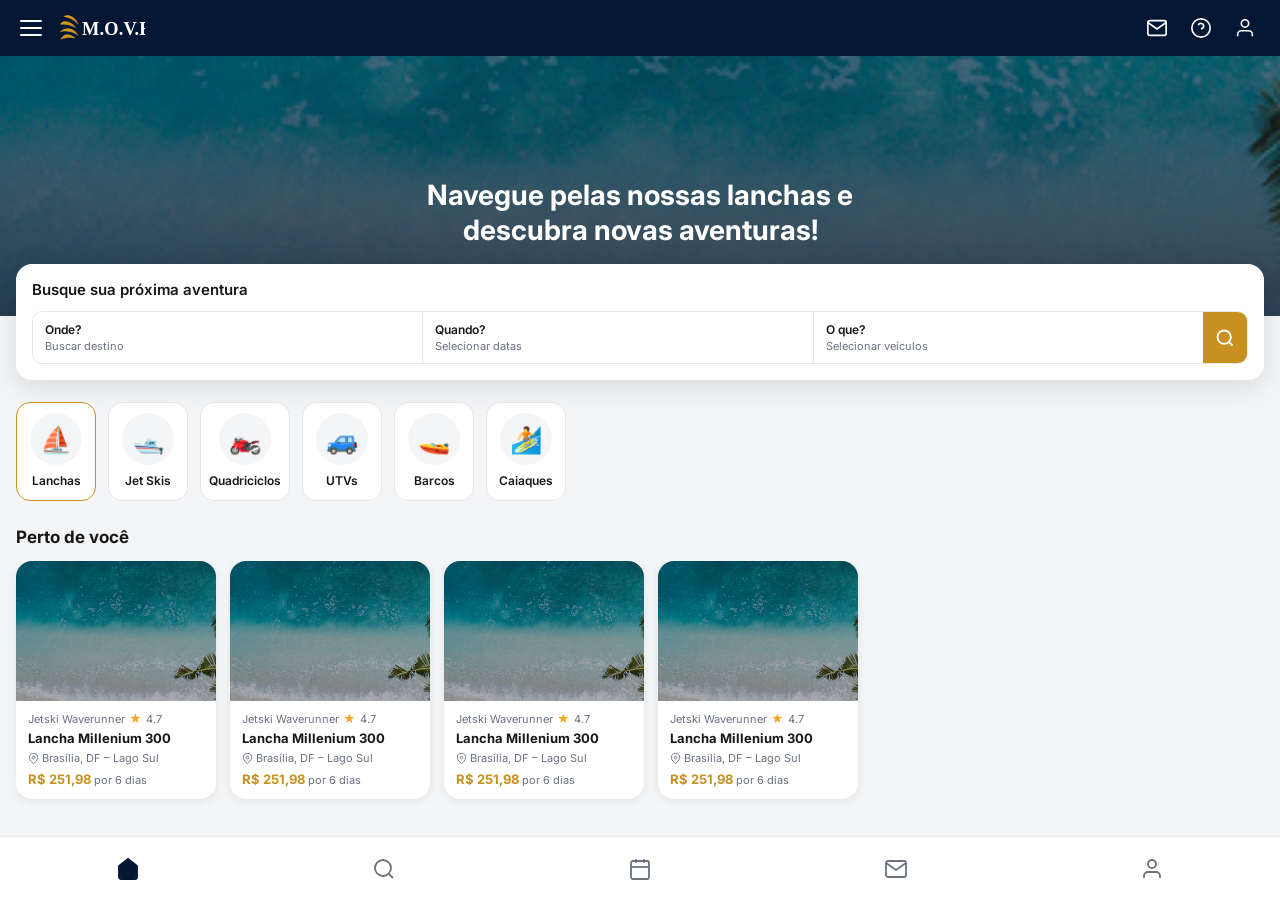
==== home-v2.html @ 222032ff "feat: mobile-first refactor + home-v2 + vercel deploy config" ====
<!doctype html>
<html lang="pt-BR">
<head>
  <meta charset="UTF-8" />
  <meta name="viewport" content="width=device-width, initial-scale=1.0, maximum-scale=1.0" />
  <title>M.O.V.E. — Home</title>
  <link rel="preconnect" href="https://fonts.googleapis.com" />
  <link rel="preconnect" href="https://fonts.gstatic.com" crossorigin />
  <link href="https://fonts.googleapis.com/css2?family=Inter:wght@400;500;600;700&display=swap" rel="stylesheet" />
  <style>
    /* ── Reset & Base ─────────────────────── */
    * { box-sizing: border-box; margin: 0; padding: 0; }

    :root {
      --navy: #031734;
      --navy-90: rgba(3, 23, 52, 0.9);
      --gold: #c8901e;
      --gold-btn: #b87d18;
      --text: #171717;
      --text-muted: #6b7280;
      --border: #e5e7eb;
      --bg: #f4f5f7;
      --white: #fff;
      --radius-card: 16px;
      --bottombar-h: 64px;
    }

    html, body {
      height: 100%;
      font-family: Inter, Arial, sans-serif;
      background: var(--bg);
      color: var(--text);
      overscroll-behavior: none;
    }

    /* ── Page wrapper ─────────────────────── */
    .page {
      display: flex;
      flex-direction: column;
      min-height: 100dvh;
    }

    .scroll-body {
      flex: 1;
      overflow-y: auto;
      padding-bottom: var(--bottombar-h);
    }

    /* ── TopBar ───────────────────────────── */
    .topbar {
      position: sticky;
      top: 0;
      z-index: 30;
      background: var(--navy);
      display: flex;
      align-items: center;
      justify-content: space-between;
      height: 56px;
      padding: 0 16px;
    }

    .topbar-left {
      display: flex;
      align-items: center;
      gap: 14px;
    }

    .burger-btn {
      background: none;
      border: none;
      cursor: pointer;
      display: flex;
      flex-direction: column;
      gap: 5px;
      padding: 4px;
    }

    .burger-btn span {
      display: block;
      width: 22px;
      height: 2px;
      background: #fff;
      border-radius: 2px;
    }

    .topbar-logo {
      height: 28px;
      width: auto;
      display: block;
    }

    .topbar-actions {
      display: flex;
      align-items: center;
      gap: 6px;
    }

    .icon-btn {
      width: 38px;
      height: 38px;
      background: none;
      border: none;
      cursor: pointer;
      display: grid;
      place-items: center;
      border-radius: 50%;
      color: #fff;
    }

    .icon-btn svg {
      width: 22px;
      height: 22px;
      stroke: #fff;
      fill: none;
      stroke-width: 1.8;
    }

    /* ── Hero ─────────────────────────────── */
    .hero {
      position: relative;
      min-height: 260px;
      background: url("assets/login-bg.png") center/cover no-repeat;
      display: flex;
      align-items: flex-end;
      padding-bottom: 68px;
    }

    .hero::after {
      content: "";
      position: absolute;
      inset: 0;
      background: linear-gradient(
        to bottom,
        rgba(3, 23, 52, 0.25) 0%,
        rgba(3, 23, 52, 0.68) 100%
      );
    }

    .hero-text {
      position: relative;
      z-index: 2;
      padding: 0 20px;
      color: #fff;
      font-size: clamp(1.35rem, 6vw, 1.75rem);
      font-weight: 700;
      line-height: 1.25;
      text-align: center;
      width: 100%;
    }

    /* ── Search Card ──────────────────────── */
    .search-wrap {
      padding: 0 16px;
      margin-top: -52px;
      position: relative;
      z-index: 10;
    }

    .search-card {
      background: #fff;
      border-radius: var(--radius-card);
      box-shadow: 0 6px 28px rgba(0, 0, 0, 0.12);
      padding: 16px;
    }

    .search-card-title {
      font-size: 15px;
      font-weight: 600;
      margin-bottom: 12px;
      color: var(--text);
    }

    .search-fields {
      display: flex;
      align-items: stretch;
      gap: 0;
      border: 1.5px solid var(--border);
      border-radius: 10px;
      overflow: hidden;
    }

    .search-field {
      flex: 1;
      padding: 10px 12px;
      cursor: pointer;
      min-width: 0;
    }

    .search-field + .search-field {
      border-left: 1.5px solid var(--border);
    }

    .search-field-label {
      display: block;
      font-size: 12px;
      font-weight: 600;
      color: var(--text);
      white-space: nowrap;
      overflow: hidden;
      text-overflow: ellipsis;
    }

    .search-field-hint {
      display: block;
      font-size: 11px;
      color: var(--text-muted);
      white-space: nowrap;
      overflow: hidden;
      text-overflow: ellipsis;
      margin-top: 2px;
    }

    .search-btn {
      width: 44px;
      min-width: 44px;
      background: var(--gold);
      border: none;
      cursor: pointer;
      display: grid;
      place-items: center;
    }

    .search-btn svg {
      width: 20px;
      height: 20px;
      stroke: #fff;
      fill: none;
      stroke-width: 2.2;
    }

    /* ── Categories ───────────────────────── */
    .section {
      padding: 22px 0 0;
    }

    .section-header {
      padding: 0 16px;
      margin-bottom: 14px;
    }

    .section-title {
      font-size: 17px;
      font-weight: 700;
      color: var(--text);
    }

    .category-scroll {
      display: flex;
      gap: 12px;
      padding: 0 16px 4px;
      overflow-x: auto;
      scrollbar-width: none;
      -webkit-overflow-scrolling: touch;
    }

    .category-scroll::-webkit-scrollbar { display: none; }

    .category-item {
      display: flex;
      flex-direction: column;
      align-items: center;
      gap: 8px;
      cursor: pointer;
      flex-shrink: 0;
      min-width: 80px;
      padding: 10px 8px 12px;
      background: #fff;
      border-radius: 14px;
      border: 1.5px solid var(--border);
      transition: border-color 0.15s;
    }

    .category-item.active,
    .category-item:hover {
      border-color: var(--gold);
    }

    .category-icon {
      width: 52px;
      height: 52px;
      border-radius: 50%;
      background: var(--bg);
      display: grid;
      place-items: center;
      font-size: 26px;
    }

    .category-label {
      font-size: 12px;
      font-weight: 600;
      color: var(--text);
      text-align: center;
    }

    /* ── Nearby cards ─────────────────────── */
    .cards-scroll {
      display: flex;
      gap: 14px;
      padding: 0 16px 16px;
      overflow-x: auto;
      scrollbar-width: none;
      -webkit-overflow-scrolling: touch;
    }

    .cards-scroll::-webkit-scrollbar { display: none; }

    .vehicle-card {
      flex-shrink: 0;
      width: 200px;
      background: #fff;
      border-radius: var(--radius-card);
      overflow: hidden;
      box-shadow: 0 2px 10px rgba(0, 0, 0, 0.08);
      cursor: pointer;
    }

    .vehicle-card-img {
      width: 100%;
      height: 140px;
      object-fit: cover;
      background: url("assets/login-bg.png") center/cover no-repeat;
      display: block;
    }

    .vehicle-card-body {
      padding: 10px 12px 12px;
    }

    .vehicle-card-subtitle {
      font-size: 11px;
      color: var(--text-muted);
      display: flex;
      align-items: center;
      gap: 4px;
      margin-bottom: 4px;
    }

    .star {
      color: #f5a623;
      font-size: 12px;
    }

    .vehicle-card-title {
      font-size: 13px;
      font-weight: 700;
      color: var(--text);
      margin-bottom: 5px;
      line-height: 1.25;
    }

    .vehicle-card-location {
      font-size: 11px;
      color: var(--text-muted);
      display: flex;
      align-items: center;
      gap: 3px;
      margin-bottom: 6px;
    }

    .vehicle-card-price {
      font-size: 13px;
      font-weight: 700;
      color: var(--gold);
    }

    .vehicle-card-price span {
      font-weight: 400;
      color: var(--text-muted);
      font-size: 11px;
    }

    /* ── Bottom Nav ───────────────────────── */
    .bottom-nav {
      position: fixed;
      bottom: 0;
      left: 0;
      right: 0;
      z-index: 30;
      height: var(--bottombar-h);
      background: #fff;
      border-top: 1px solid var(--border);
      display: flex;
      align-items: center;
    }

    .nav-item {
      flex: 1;
      display: flex;
      flex-direction: column;
      align-items: center;
      gap: 4px;
      cursor: pointer;
      padding: 8px 0;
      background: none;
      border: none;
      color: var(--text-muted);
    }

    .nav-item.active {
      color: var(--navy);
    }

    .nav-item svg {
      width: 24px;
      height: 24px;
      stroke: currentColor;
      fill: none;
      stroke-width: 1.8;
    }

    .nav-item.active svg {
      fill: var(--navy);
      stroke: var(--navy);
    }

    .nav-label {
      font-size: 10px;
      font-weight: 500;
    }

    /* ── Drawer (menu lateral) ────────────── */
    .drawer-overlay {
      display: none;
      position: fixed;
      inset: 0;
      z-index: 40;
      background: rgba(0, 0, 0, 0.45);
    }

    .drawer-overlay.open { display: block; }

    .drawer {
      position: fixed;
      top: 0;
      left: 0;
      bottom: 0;
      z-index: 41;
      width: 280px;
      background: var(--navy);
      transform: translateX(-100%);
      transition: transform 0.28s ease;
      display: flex;
      flex-direction: column;
      padding: 56px 20px 24px;
      gap: 4px;
    }

    .drawer.open { transform: translateX(0); }

    .drawer-close {
      position: absolute;
      top: 12px;
      right: 12px;
      background: none;
      border: none;
      cursor: pointer;
      color: #fff;
      font-size: 22px;
      line-height: 1;
      padding: 4px 8px;
    }

    .drawer-logo {
      height: 28px;
      width: auto;
      margin-bottom: 32px;
    }

    .drawer-item {
      display: flex;
      align-items: center;
      gap: 14px;
      color: #d8e6fb;
      font-size: 16px;
      font-weight: 500;
      padding: 12px 10px;
      border-radius: 8px;
      cursor: pointer;
      border: none;
      background: none;
      text-align: left;
      width: 100%;
      text-decoration: none;
    }

    .drawer-item svg {
      width: 20px;
      height: 20px;
      stroke: #d8e6fb;
      fill: none;
      stroke-width: 1.8;
      flex-shrink: 0;
    }

    .drawer-item:hover { background: rgba(255,255,255,0.08); }

    .drawer-item.drawer-logout {
      color: #ef9d9d;
      margin-top: auto;
    }

    .drawer-item.drawer-logout svg { stroke: #ef9d9d; }

    /* ── Section spacing ──────────────────── */
    .section-last { padding-bottom: 8px; }
  </style>
</head>
<body>
<div class="page">

  <!-- ── TopBar ──────────────────────────── -->
  <header class="topbar">
    <div class="topbar-left">
      <button class="burger-btn" id="burger-btn" aria-label="Abrir menu">
        <span></span><span></span><span></span>
      </button>
      <img class="topbar-logo" src="assets/move-logo.svg" alt="M.O.V.E." />
    </div>
    <div class="topbar-actions">
      <button class="icon-btn" aria-label="Mensagens">
        <svg viewBox="0 0 24 24"><path d="M4 4h16c1.1 0 2 .9 2 2v12c0 1.1-.9 2-2 2H4c-1.1 0-2-.9-2-2V6c0-1.1.9-2 2-2z"/><polyline points="22,6 12,13 2,6"/></svg>
      </button>
      <button class="icon-btn" aria-label="Ajuda">
        <svg viewBox="0 0 24 24"><circle cx="12" cy="12" r="10"/><path d="M9.09 9a3 3 0 0 1 5.83 1c0 2-3 3-3 3"/><line x1="12" y1="17" x2="12.01" y2="17"/></svg>
      </button>
      <button class="icon-btn" aria-label="Perfil" onclick="window.location.href='dashboard.html'">
        <svg viewBox="0 0 24 24"><path d="M20 21v-2a4 4 0 0 0-4-4H8a4 4 0 0 0-4 4v2"/><circle cx="12" cy="7" r="4"/></svg>
      </button>
    </div>
  </header>

  <!-- ── Scroll body ─────────────────────── -->
  <main class="scroll-body">

    <!-- Hero -->
    <section class="hero">
      <p class="hero-text">Navegue pelas nossas lanchas e<br />descubra novas aventuras!</p>
    </section>

    <!-- Search Card -->
    <div class="search-wrap">
      <div class="search-card">
        <p class="search-card-title">Busque sua próxima aventura</p>
        <div class="search-fields">
          <div class="search-field">
            <span class="search-field-label">Onde?</span>
            <span class="search-field-hint">Buscar destino</span>
          </div>
          <div class="search-field">
            <span class="search-field-label">Quando?</span>
            <span class="search-field-hint">Selecionar datas</span>
          </div>
          <div class="search-field">
            <span class="search-field-label">O que?</span>
            <span class="search-field-hint">Selecionar veículos</span>
          </div>
          <button class="search-btn" aria-label="Buscar">
            <svg viewBox="0 0 24 24"><circle cx="11" cy="11" r="8"/><line x1="21" y1="21" x2="16.65" y2="16.65"/></svg>
          </button>
        </div>
      </div>
    </div>

    <!-- Categories -->
    <section class="section">
      <div class="category-scroll" role="list">
        <div class="category-item active" role="listitem" aria-label="Lanchas">
          <div class="category-icon">⛵</div>
          <span class="category-label">Lanchas</span>
        </div>
        <div class="category-item" role="listitem" aria-label="Jet Skis">
          <div class="category-icon">🛥️</div>
          <span class="category-label">Jet Skis</span>
        </div>
        <div class="category-item" role="listitem" aria-label="Quadriciclos">
          <div class="category-icon">🏍️</div>
          <span class="category-label">Quadriciclos</span>
        </div>
        <div class="category-item" role="listitem" aria-label="UTVs">
          <div class="category-icon">🚙</div>
          <span class="category-label">UTVs</span>
        </div>
        <div class="category-item" role="listitem" aria-label="Barcos">
          <div class="category-icon">🚤</div>
          <span class="category-label">Barcos</span>
        </div>
        <div class="category-item" role="listitem" aria-label="Caiaques">
          <div class="category-icon">🏄</div>
          <span class="category-label">Caiaques</span>
        </div>
      </div>
    </section>

    <!-- Nearby -->
    <section class="section section-last">
      <div class="section-header">
        <h2 class="section-title">Perto de você</h2>
      </div>
      <div class="cards-scroll">

        <article class="vehicle-card">
          <div class="vehicle-card-img" role="img" aria-label="Lancha Millenium 300"></div>
          <div class="vehicle-card-body">
            <p class="vehicle-card-subtitle">Jetski Waverunner <span class="star">★</span> 4.7</p>
            <p class="vehicle-card-title">Lancha Millenium 300</p>
            <p class="vehicle-card-location">
              <svg width="11" height="11" viewBox="0 0 24 24" fill="none" stroke="currentColor" stroke-width="2"><path d="M21 10c0 7-9 13-9 13S3 17 3 10a9 9 0 0 1 18 0z"/><circle cx="12" cy="10" r="3"/></svg>
              Brasília, DF – Lago Sul
            </p>
            <p class="vehicle-card-price">R$ 251,98 <span>por 6 dias</span></p>
          </div>
        </article>

        <article class="vehicle-card">
          <div class="vehicle-card-img" role="img" aria-label="Lancha Millenium 300"></div>
          <div class="vehicle-card-body">
            <p class="vehicle-card-subtitle">Jetski Waverunner <span class="star">★</span> 4.7</p>
            <p class="vehicle-card-title">Lancha Millenium 300</p>
            <p class="vehicle-card-location">
              <svg width="11" height="11" viewBox="0 0 24 24" fill="none" stroke="currentColor" stroke-width="2"><path d="M21 10c0 7-9 13-9 13S3 17 3 10a9 9 0 0 1 18 0z"/><circle cx="12" cy="10" r="3"/></svg>
              Brasília, DF – Lago Sul
            </p>
            <p class="vehicle-card-price">R$ 251,98 <span>por 6 dias</span></p>
          </div>
        </article>

        <article class="vehicle-card">
          <div class="vehicle-card-img" role="img" aria-label="Lancha Millenium 300"></div>
          <div class="vehicle-card-body">
            <p class="vehicle-card-subtitle">Jetski Waverunner <span class="star">★</span> 4.7</p>
            <p class="vehicle-card-title">Lancha Millenium 300</p>
            <p class="vehicle-card-location">
              <svg width="11" height="11" viewBox="0 0 24 24" fill="none" stroke="currentColor" stroke-width="2"><path d="M21 10c0 7-9 13-9 13S3 17 3 10a9 9 0 0 1 18 0z"/><circle cx="12" cy="10" r="3"/></svg>
              Brasília, DF – Lago Sul
            </p>
            <p class="vehicle-card-price">R$ 251,98 <span>por 6 dias</span></p>
          </div>
        </article>

        <article class="vehicle-card">
          <div class="vehicle-card-img" role="img" aria-label="Lancha Millenium 300"></div>
          <div class="vehicle-card-body">
            <p class="vehicle-card-subtitle">Jetski Waverunner <span class="star">★</span> 4.7</p>
            <p class="vehicle-card-title">Lancha Millenium 300</p>
            <p class="vehicle-card-location">
              <svg width="11" height="11" viewBox="0 0 24 24" fill="none" stroke="currentColor" stroke-width="2"><path d="M21 10c0 7-9 13-9 13S3 17 3 10a9 9 0 0 1 18 0z"/><circle cx="12" cy="10" r="3"/></svg>
              Brasília, DF – Lago Sul
            </p>
            <p class="vehicle-card-price">R$ 251,98 <span>por 6 dias</span></p>
          </div>
        </article>

      </div>
    </section>

  </main>

  <!-- ── Bottom Nav ───────────────────────── -->
  <nav class="bottom-nav" aria-label="Navegação principal">
    <button class="nav-item active" aria-label="Início" aria-current="page">
      <svg viewBox="0 0 24 24"><path d="M3 9l9-7 9 7v11a2 2 0 0 1-2 2H5a2 2 0 0 1-2-2z"/><polyline points="9 22 9 12 15 12 15 22"/></svg>
    </button>
    <button class="nav-item" aria-label="Buscar">
      <svg viewBox="0 0 24 24"><circle cx="11" cy="11" r="8"/><line x1="21" y1="21" x2="16.65" y2="16.65"/></svg>
    </button>
    <button class="nav-item" aria-label="Reservas">
      <svg viewBox="0 0 24 24"><rect x="3" y="4" width="18" height="18" rx="2" ry="2"/><line x1="16" y1="2" x2="16" y2="6"/><line x1="8" y1="2" x2="8" y2="6"/><line x1="3" y1="10" x2="21" y2="10"/></svg>
    </button>
    <button class="nav-item" aria-label="Mensagens">
      <svg viewBox="0 0 24 24"><path d="M4 4h16c1.1 0 2 .9 2 2v12c0 1.1-.9 2-2 2H4c-1.1 0-2-.9-2-2V6c0-1.1.9-2 2-2z"/><polyline points="22,6 12,13 2,6"/></svg>
    </button>
    <button class="nav-item" aria-label="Perfil" onclick="window.location.href='dashboard.html'">
      <svg viewBox="0 0 24 24"><path d="M20 21v-2a4 4 0 0 0-4-4H8a4 4 0 0 0-4 4v2"/><circle cx="12" cy="7" r="4"/></svg>
    </button>
  </nav>

</div>

<!-- ── Drawer ───────────────────────────── -->
<div class="drawer-overlay" id="drawer-overlay"></div>
<aside class="drawer" id="drawer" aria-label="Menu lateral">
  <button class="drawer-close" id="drawer-close" aria-label="Fechar menu">✕</button>
  <img class="drawer-logo" src="assets/move-logo.svg" alt="M.O.V.E." />

  <a class="drawer-item" href="home-v2.html">
    <svg viewBox="0 0 24 24"><path d="M3 9l9-7 9 7v11a2 2 0 0 1-2 2H5a2 2 0 0 1-2-2z"/><polyline points="9 22 9 12 15 12 15 22"/></svg>
    Início
  </a>
  <button class="drawer-item">
    <svg viewBox="0 0 24 24"><circle cx="11" cy="11" r="8"/><line x1="21" y1="21" x2="16.65" y2="16.65"/></svg>
    Buscar
  </button>
  <button class="drawer-item">
    <svg viewBox="0 0 24 24"><rect x="3" y="4" width="18" height="18" rx="2" ry="2"/><line x1="16" y1="2" x2="16" y2="6"/><line x1="8" y1="2" x2="8" y2="6"/><line x1="3" y1="10" x2="21" y2="10"/></svg>
    Reservas
  </button>
  <button class="drawer-item">
    <svg viewBox="0 0 24 24"><path d="M4 4h16c1.1 0 2 .9 2 2v12c0 1.1-.9 2-2 2H4c-1.1 0-2-.9-2-2V6c0-1.1.9-2 2-2z"/><polyline points="22,6 12,13 2,6"/></svg>
    Mensagens
  </button>
  <a class="drawer-item" href="dashboard.html">
    <svg viewBox="0 0 24 24"><path d="M20 21v-2a4 4 0 0 0-4-4H8a4 4 0 0 0-4 4v2"/><circle cx="12" cy="7" r="4"/></svg>
    Perfil
  </a>
  <a class="drawer-item" href="landing.html">
    <svg viewBox="0 0 24 24"><path d="M12 2L2 7l10 5 10-5-10-5z"/><path d="M2 17l10 5 10-5"/><path d="M2 12l10 5 10-5"/></svg>
    Landing B2C
  </a>
  <a class="drawer-item" href="landing-b2b.html">
    <svg viewBox="0 0 24 24"><rect x="2" y="7" width="20" height="14" rx="2"/><path d="M16 7V5a2 2 0 0 0-2-2h-4a2 2 0 0 0-2 2v2"/></svg>
    Landing B2B
  </a>
  <a class="drawer-item" href="login.html">
    <svg viewBox="0 0 24 24"><path d="M15 3h4a2 2 0 0 1 2 2v14a2 2 0 0 1-2 2h-4"/><polyline points="10 17 15 12 10 7"/><line x1="15" y1="12" x2="3" y2="12"/></svg>
    Login / Cadastro
  </a>
  <button class="drawer-item drawer-logout" id="drawer-logout">
    <svg viewBox="0 0 24 24"><path d="M9 21H5a2 2 0 0 1-2-2V5a2 2 0 0 1 2-2h4"/><polyline points="16 17 21 12 16 7"/><line x1="21" y1="12" x2="9" y2="12"/></svg>
    Sair da conta
  </button>
</aside>

<script>
  // ── Drawer ──────────────────────────────
  const burger = document.getElementById('burger-btn');
  const drawer = document.getElementById('drawer');
  const overlay = document.getElementById('drawer-overlay');
  const closeBtn = document.getElementById('drawer-close');

  const openDrawer = () => {
    drawer.classList.add('open');
    overlay.classList.add('open');
    document.body.style.overflow = 'hidden';
  };

  const closeDrawer = () => {
    drawer.classList.remove('open');
    overlay.classList.remove('open');
    document.body.style.overflow = '';
  };

  burger.addEventListener('click', openDrawer);
  closeBtn.addEventListener('click', closeDrawer);
  overlay.addEventListener('click', closeDrawer);

  // ── Category active state ────────────────
  document.querySelectorAll('.category-item').forEach(item => {
    item.addEventListener('click', () => {
      document.querySelectorAll('.category-item').forEach(i => i.classList.remove('active'));
      item.classList.add('active');
    });
  });

  // ── Bottom nav active state ──────────────
  document.querySelectorAll('.nav-item').forEach(item => {
    item.addEventListener('click', () => {
      document.querySelectorAll('.nav-item').forEach(i => i.classList.remove('active'));
      item.classList.add('active');
    });
  });

  // ── Logout ───────────────────────────────
  document.getElementById('drawer-logout').addEventListener('click', () => {
    localStorage.removeItem('move_user');
    window.location.href = 'login.html';
  });
</script>
</body>
</html>
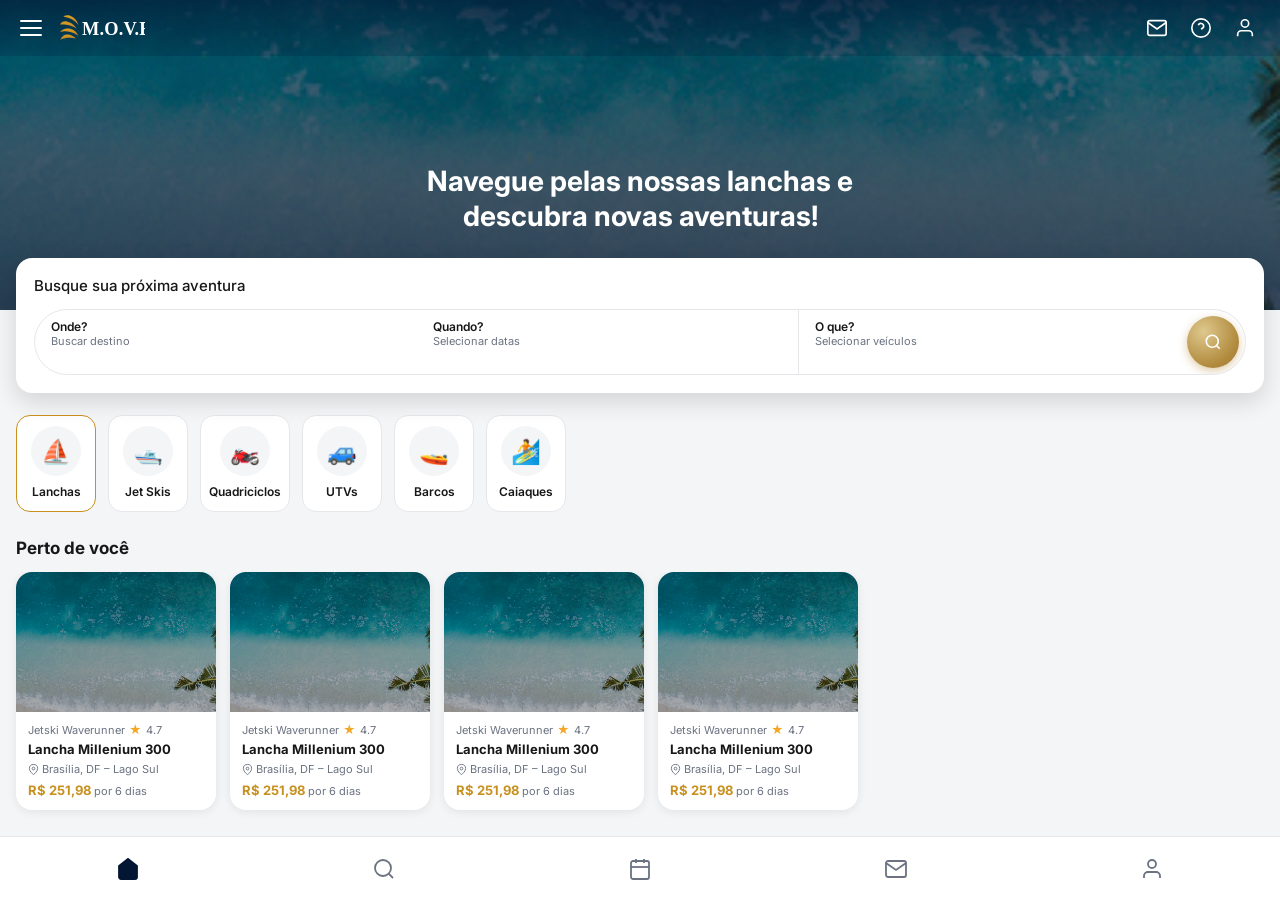
==== commit 5f084a74: "fluxo de pagamentos" ====
--- a/home-v2.html
+++ b/home-v2.html
@@ -48,10 +48,12 @@
 
     /* ── TopBar ───────────────────────────── */
     .topbar {
-      position: sticky;
+      position: fixed;
       top: 0;
+      left: 0;
+      right: 0;
       z-index: 30;
-      background: var(--navy);
+      background: linear-gradient(to bottom, rgba(3, 23, 52, 0.66), rgba(3, 23, 52, 0.2));
       display: flex;
       align-items: center;
       justify-content: space-between;
@@ -118,11 +120,11 @@
     /* ── Hero ─────────────────────────────── */
     .hero {
       position: relative;
-      min-height: 260px;
+      min-height: 310px;
       background: url("assets/login-bg.png") center/cover no-repeat;
       display: flex;
       align-items: flex-end;
-      padding-bottom: 68px;
+      padding-bottom: 76px;
     }
 
     .hero::after {
@@ -159,31 +161,29 @@
     .search-card {
       background: #fff;
       border-radius: var(--radius-card);
-      box-shadow: 0 6px 28px rgba(0, 0, 0, 0.12);
-      padding: 16px;
+      box-shadow: 0 8px 24px rgba(0, 0, 0, 0.14);
+      padding: 18px;
     }
 
     .search-card-title {
       font-size: 15px;
-      font-weight: 600;
-      margin-bottom: 12px;
+      font-weight: 500;
+      margin-bottom: 14px;
       color: var(--text);
     }
 
     .search-fields {
       display: flex;
       align-items: stretch;
-      gap: 0;
       border: 1.5px solid var(--border);
-      border-radius: 10px;
+      border-radius: 999px;
       overflow: hidden;
     }
 
     .search-field {
       flex: 1;
-      padding: 10px 12px;
-      cursor: pointer;
       min-width: 0;
+      padding: 10px 16px;
     }
 
     .search-field + .search-field {
@@ -195,34 +195,49 @@
       font-size: 12px;
       font-weight: 600;
       color: var(--text);
-      white-space: nowrap;
-      overflow: hidden;
-      text-overflow: ellipsis;
-    }
-
-    .search-field-hint {
+      line-height: 1.1;
+    }
+
+    .search-field-input {
       display: block;
+      width: 100%;
+      border: 0;
+      outline: none;
+      background: transparent;
       font-size: 11px;
       color: var(--text-muted);
-      white-space: nowrap;
-      overflow: hidden;
-      text-overflow: ellipsis;
       margin-top: 2px;
+      line-height: 1.1;
+      padding: 0;
+      appearance: none;
+      -webkit-appearance: none;
+      font-family: inherit;
+    }
+
+    .search-field-input::placeholder { color: var(--text-muted); }
+
+    .search-row {
+      display: contents;
     }
 
     .search-btn {
-      width: 44px;
-      min-width: 44px;
-      background: var(--gold);
+      width: 52px;
+      min-width: 52px;
+      height: 52px;
+      margin: 6px;
+      border-radius: 50%;
+      background: radial-gradient(circle at 32% 30%, #dec88d 0%, #b18a3d 68%, #9a7834 100%);
       border: none;
       cursor: pointer;
       display: grid;
-      place-items: center;
+      align-items: center;
+      justify-content: center;
+      box-shadow: 0 3px 10px rgba(183, 140, 58, 0.45);
     }
 
     .search-btn svg {
-      width: 20px;
-      height: 20px;
+      width: 18px;
+      height: 18px;
       stroke: #fff;
       fill: none;
       stroke-width: 2.2;
@@ -276,13 +291,13 @@
     }
 
     .category-icon {
-      width: 52px;
-      height: 52px;
+      width: 50px;
+      height: 50px;
       border-radius: 50%;
       background: var(--bg);
       display: grid;
       place-items: center;
-      font-size: 26px;
+      font-size: 24px;
     }
 
     .category-label {
@@ -541,23 +556,31 @@
     <div class="search-wrap">
       <div class="search-card">
         <p class="search-card-title">Busque sua próxima aventura</p>
-        <div class="search-fields">
+        <form class="search-fields" id="reservation-search-form">
           <div class="search-field">
-            <span class="search-field-label">Onde?</span>
-            <span class="search-field-hint">Buscar destino</span>
+            <label class="search-field-label" for="where-input">Onde?</label>
+            <input id="where-input" name="where" class="search-field-input" type="text" placeholder="Buscar destino" />
           </div>
-          <div class="search-field">
-            <span class="search-field-label">Quando?</span>
-            <span class="search-field-hint">Selecionar datas</span>
+          <div class="search-row">
+            <div class="search-field">
+              <label class="search-field-label" for="when-input">Quando?</label>
+              <input id="when-input" name="when" class="search-field-input" type="text" placeholder="Selecionar datas" />
+            </div>
+            <div class="search-field">
+              <label class="search-field-label" for="what-input">O que?</label>
+              <select id="what-input" name="what" class="search-field-input">
+                <option value="">Selecionar veículos</option>
+                <option>Lanchas</option>
+                <option>Jet Skis</option>
+                <option>Quadriciclos</option>
+                <option>UTVs</option>
+              </select>
+            </div>
           </div>
-          <div class="search-field">
-            <span class="search-field-label">O que?</span>
-            <span class="search-field-hint">Selecionar veículos</span>
-          </div>
-          <button class="search-btn" aria-label="Buscar">
+          <button class="search-btn" type="submit" aria-label="Buscar">
             <svg viewBox="0 0 24 24"><circle cx="11" cy="11" r="8"/><line x1="21" y1="21" x2="16.65" y2="16.65"/></svg>
           </button>
-        </div>
+        </form>
       </div>
     </div>
 
@@ -764,6 +787,23 @@
     localStorage.removeItem('move_user');
     window.location.href = 'login.html';
   });
+
+  // ── Start reservation flow from search ──
+  const searchForm = document.getElementById('reservation-search-form');
+  searchForm.addEventListener('submit', (event) => {
+    event.preventDefault();
+    const where = document.getElementById('where-input').value.trim();
+    const when = document.getElementById('when-input').value.trim();
+    const what = document.getElementById('what-input').value.trim();
+
+    const query = new URLSearchParams({
+      where,
+      when,
+      what
+    });
+
+    window.location.href = `booking-confirm.html?${query.toString()}`;
+  });
 </script>
 </body>
 </html>
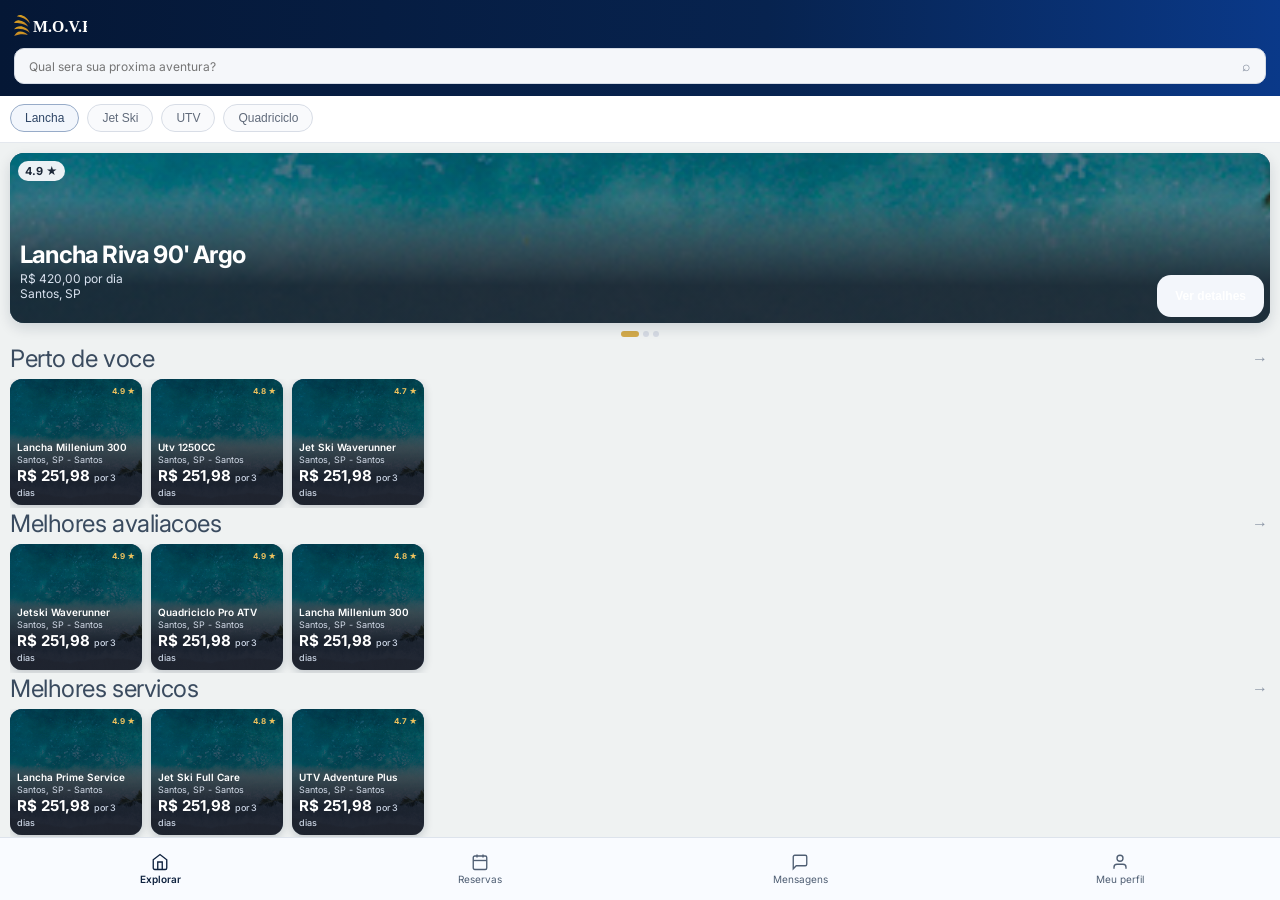
==== commit ec1fad88: "feat(home): implementa novo fluxo de busca e resultados mobile" ====
--- a/home-v2.html
+++ b/home-v2.html
@@ -1,809 +1,1223 @@
-<!doctype html>
+﻿<!doctype html>
 <html lang="pt-BR">
 <head>
   <meta charset="UTF-8" />
   <meta name="viewport" content="width=device-width, initial-scale=1.0, maximum-scale=1.0" />
-  <title>M.O.V.E. — Home</title>
+  <title>MOVE - Home</title>
   <link rel="preconnect" href="https://fonts.googleapis.com" />
   <link rel="preconnect" href="https://fonts.gstatic.com" crossorigin />
   <link href="https://fonts.googleapis.com/css2?family=Inter:wght@400;500;600;700&display=swap" rel="stylesheet" />
   <style>
-    /* ── Reset & Base ─────────────────────── */
-    * { box-sizing: border-box; margin: 0; padding: 0; }
+    * { box-sizing: border-box; }
 
     :root {
-      --navy: #031734;
-      --navy-90: rgba(3, 23, 52, 0.9);
-      --gold: #c8901e;
-      --gold-btn: #b87d18;
-      --text: #171717;
-      --text-muted: #6b7280;
-      --border: #e5e7eb;
-      --bg: #f4f5f7;
+      --bg: #eff2f2;
       --white: #fff;
-      --radius-card: 16px;
-      --bottombar-h: 64px;
-    }
-
-    html, body {
-      height: 100%;
+      --text: #162235;
+      --muted: #6f7787;
+      --chip-border: #d8dde6;
+      --navy: #031735;
+      --blue-btn: #16385f;
+      --gold: #d3aa4a;
+      --card-shadow: 0 5px 14px rgba(9, 27, 52, 0.14);
+      --bottom-h: 62px;
+      --fs-xs: clamp(8px, 2.3vw, 10px);
+      --fs-sm: clamp(10px, 2.8vw, 12px);
+      --fs-md: clamp(12px, 3.4vw, 15px);
+      --fs-lg: clamp(15px, 4.2vw, 18px);
+      --fs-xl: clamp(18px, 5.4vw, 24px);
+      --fs-xxl: clamp(20px, 6.6vw, 30px);
+    }
+
+    html,
+    body {
+      margin: 0;
+      min-height: 100%;
       font-family: Inter, Arial, sans-serif;
+      color: var(--text);
       background: var(--bg);
-      color: var(--text);
-      overscroll-behavior: none;
-    }
-
-    /* ── Page wrapper ─────────────────────── */
-    .page {
-      display: flex;
-      flex-direction: column;
+    }
+
+    .app {
       min-height: 100dvh;
-    }
-
-    .scroll-body {
-      flex: 1;
-      overflow-y: auto;
-      padding-bottom: var(--bottombar-h);
-    }
-
-    /* ── TopBar ───────────────────────────── */
-    .topbar {
-      position: fixed;
+      padding-bottom: var(--bottom-h);
+    }
+
+    .top {
+      background: linear-gradient(90deg, #051735 0%, #07234f 60%, #0a3989 100%);
+      padding: 14px 14px 12px;
+      position: sticky;
       top: 0;
-      left: 0;
-      right: 0;
-      z-index: 30;
-      background: linear-gradient(to bottom, rgba(3, 23, 52, 0.66), rgba(3, 23, 52, 0.2));
-      display: flex;
-      align-items: center;
-      justify-content: space-between;
-      height: 56px;
-      padding: 0 16px;
-    }
-
-    .topbar-left {
-      display: flex;
-      align-items: center;
-      gap: 14px;
-    }
-
-    .burger-btn {
-      background: none;
-      border: none;
-      cursor: pointer;
-      display: flex;
-      flex-direction: column;
-      gap: 5px;
-      padding: 4px;
-    }
-
-    .burger-btn span {
-      display: block;
-      width: 22px;
-      height: 2px;
-      background: #fff;
-      border-radius: 2px;
-    }
-
-    .topbar-logo {
-      height: 28px;
+      z-index: 20;
+    }
+
+    .logo {
+      height: 24px;
       width: auto;
       display: block;
-    }
-
-    .topbar-actions {
-      display: flex;
-      align-items: center;
-      gap: 6px;
-    }
-
-    .icon-btn {
-      width: 38px;
-      height: 38px;
-      background: none;
-      border: none;
-      cursor: pointer;
-      display: grid;
-      place-items: center;
-      border-radius: 50%;
-      color: #fff;
-    }
-
-    .icon-btn svg {
-      width: 22px;
-      height: 22px;
-      stroke: #fff;
-      fill: none;
-      stroke-width: 1.8;
-    }
-
-    /* ── Hero ─────────────────────────────── */
-    .hero {
+      margin-bottom: 10px;
+    }
+
+    .search {
       position: relative;
-      min-height: 310px;
-      background: url("assets/login-bg.png") center/cover no-repeat;
-      display: flex;
-      align-items: flex-end;
-      padding-bottom: 76px;
-    }
-
-    .hero::after {
-      content: "";
-      position: absolute;
-      inset: 0;
-      background: linear-gradient(
-        to bottom,
-        rgba(3, 23, 52, 0.25) 0%,
-        rgba(3, 23, 52, 0.68) 100%
-      );
-    }
-
-    .hero-text {
-      position: relative;
-      z-index: 2;
-      padding: 0 20px;
-      color: #fff;
-      font-size: clamp(1.35rem, 6vw, 1.75rem);
-      font-weight: 700;
-      line-height: 1.25;
-      text-align: center;
-      width: 100%;
-    }
-
-    /* ── Search Card ──────────────────────── */
-    .search-wrap {
-      padding: 0 16px;
-      margin-top: -52px;
-      position: relative;
-      z-index: 10;
-    }
-
-    .search-card {
-      background: #fff;
-      border-radius: var(--radius-card);
-      box-shadow: 0 8px 24px rgba(0, 0, 0, 0.14);
-      padding: 18px;
-    }
-
-    .search-card-title {
-      font-size: 15px;
-      font-weight: 500;
-      margin-bottom: 14px;
-      color: var(--text);
-    }
-
-    .search-fields {
-      display: flex;
-      align-items: stretch;
-      border: 1.5px solid var(--border);
-      border-radius: 999px;
-      overflow: hidden;
-    }
-
-    .search-field {
-      flex: 1;
-      min-width: 0;
-      padding: 10px 16px;
-    }
-
-    .search-field + .search-field {
-      border-left: 1.5px solid var(--border);
-    }
-
-    .search-field-label {
-      display: block;
-      font-size: 12px;
-      font-weight: 600;
-      color: var(--text);
-      line-height: 1.1;
-    }
-
-    .search-field-input {
-      display: block;
+      background: #f5f7fa;
+      border: 1px solid #d5dbe5;
+      border-radius: 10px;
+      min-height: 36px;
+      display: flex;
+      align-items: center;
+      padding: 0 34px 0 12px;
+    }
+
+    .search input {
       width: 100%;
       border: 0;
       outline: none;
       background: transparent;
-      font-size: 11px;
-      color: var(--text-muted);
-      margin-top: 2px;
-      line-height: 1.1;
+      color: #6d7483;
+      font-size: var(--fs-sm);
+      font-family: inherit;
+    }
+
+    .search button {
+      position: absolute;
+      right: 8px;
+      width: 22px;
+      height: 22px;
+      border: 0;
+      background: transparent;
+      color: #7b8596;
+      font-size: 14px;
+      cursor: pointer;
       padding: 0;
-      appearance: none;
-      -webkit-appearance: none;
+      line-height: 1;
+    }
+
+    .search-mode {
+      display: none;
+      background: #eceeef;
+      min-height: calc(100dvh - var(--bottom-h));
+      padding: 8px 8px 80px;
+    }
+
+    .search-mode.open {
+      display: block;
+    }
+
+    .search-accordion {
+      display: grid;
+      gap: 8px;
+    }
+
+    .search-back-row {
+      display: flex;
+      align-items: center;
+      margin-bottom: 8px;
+    }
+
+    .search-back-btn {
+      border: 0;
+      background: transparent;
+      color: #2f4058;
+      font-size: 20px;
+      line-height: 1;
+      width: 28px;
+      height: 28px;
+      padding: 0;
+      cursor: pointer;
+    }
+
+    .search-block {
+      background: #f2f3f4;
+      border: 1px solid #d6dbe3;
+      border-radius: 15px;
+      box-shadow: 0 2px 8px rgba(12, 22, 38, 0.1);
+      overflow: hidden;
+    }
+
+    .search-block summary {
+      list-style: none;
+      cursor: pointer;
+      min-height: 46px;
+      display: flex;
+      align-items: center;
+      justify-content: space-between;
+      padding: 0 14px;
+      font-size: var(--fs-xl);
+      letter-spacing: -0.2px;
+      color: #616c7e;
+    }
+
+    .search-block summary::-webkit-details-marker {
+      display: none;
+    }
+
+    .search-block summary strong {
+      color: #24374f;
+      font-size: var(--fs-xxl);
+      font-weight: 500;
+    }
+
+    .search-body {
+      border-top: 1px solid #dfe3ea;
+      padding: 10px 12px 8px;
+      background: #f3f4f5;
+    }
+
+    .where-input {
+      min-height: 42px;
+      border-radius: 8px;
+      border: 1px solid #c3cad5;
+      background: #f1f3f6;
+      display: flex;
+      align-items: center;
+      gap: 10px;
+      padding: 0 12px;
+      color: #8a94a4;
+      font-size: var(--fs-md);
+    }
+
+    .where-input input {
+      width: 100%;
+      border: 0;
+      outline: none;
+      background: transparent;
+      color: #526074;
+      font-size: var(--fs-md);
       font-family: inherit;
     }
 
-    .search-field-input::placeholder { color: var(--text-muted); }
-
-    .search-row {
-      display: contents;
-    }
-
-    .search-btn {
-      width: 52px;
-      min-width: 52px;
-      height: 52px;
-      margin: 6px;
-      border-radius: 50%;
-      background: radial-gradient(circle at 32% 30%, #dec88d 0%, #b18a3d 68%, #9a7834 100%);
-      border: none;
+    .where-pin {
+      width: 14px;
+      height: 14px;
+      color: #7f8a9a;
+    }
+
+    .dest-suggest {
+      margin-top: 9px;
+      color: #9ba3b1;
+      font-size: var(--fs-xs);
+      text-transform: lowercase;
+    }
+
+    .dest-list {
+      display: grid;
+      gap: 8px;
+      margin-top: 7px;
+    }
+
+    .dest-item {
+      display: grid;
+      grid-template-columns: 30px 1fr;
+      gap: 8px;
+      align-items: center;
+      color: #647083;
+      width: 100%;
+      border: 0;
+      background: transparent;
+      text-align: left;
       cursor: pointer;
-      display: grid;
-      align-items: center;
-      justify-content: center;
-      box-shadow: 0 3px 10px rgba(183, 140, 58, 0.45);
-    }
-
-    .search-btn svg {
-      width: 18px;
-      height: 18px;
-      stroke: #fff;
-      fill: none;
-      stroke-width: 2.2;
-    }
-
-    /* ── Categories ───────────────────────── */
-    .section {
-      padding: 22px 0 0;
-    }
-
-    .section-header {
-      padding: 0 16px;
-      margin-bottom: 14px;
-    }
-
-    .section-title {
-      font-size: 17px;
-      font-weight: 700;
-      color: var(--text);
-    }
-
-    .category-scroll {
-      display: flex;
-      gap: 12px;
-      padding: 0 16px 4px;
-      overflow-x: auto;
-      scrollbar-width: none;
-      -webkit-overflow-scrolling: touch;
-    }
-
-    .category-scroll::-webkit-scrollbar { display: none; }
-
-    .category-item {
-      display: flex;
-      flex-direction: column;
-      align-items: center;
-      gap: 8px;
-      cursor: pointer;
-      flex-shrink: 0;
-      min-width: 80px;
-      padding: 10px 8px 12px;
-      background: #fff;
-      border-radius: 14px;
-      border: 1.5px solid var(--border);
-      transition: border-color 0.15s;
-    }
-
-    .category-item.active,
-    .category-item:hover {
-      border-color: var(--gold);
-    }
-
-    .category-icon {
-      width: 50px;
-      height: 50px;
-      border-radius: 50%;
-      background: var(--bg);
+      border-radius: 8px;
+      padding: 3px 2px;
+      font-family: inherit;
+    }
+
+    .dest-item:hover {
+      background: rgba(205, 214, 226, 0.32);
+    }
+
+    .dest-icon {
+      width: 30px;
+      height: 30px;
+      border-radius: 8px;
       display: grid;
       place-items: center;
-      font-size: 24px;
-    }
-
-    .category-label {
-      font-size: 12px;
-      font-weight: 600;
-      color: var(--text);
-      text-align: center;
-    }
-
-    /* ── Nearby cards ─────────────────────── */
-    .cards-scroll {
-      display: flex;
-      gap: 14px;
-      padding: 0 16px 16px;
-      overflow-x: auto;
-      scrollbar-width: none;
-      -webkit-overflow-scrolling: touch;
-    }
-
-    .cards-scroll::-webkit-scrollbar { display: none; }
-
-    .vehicle-card {
-      flex-shrink: 0;
-      width: 200px;
-      background: #fff;
-      border-radius: var(--radius-card);
-      overflow: hidden;
-      box-shadow: 0 2px 10px rgba(0, 0, 0, 0.08);
-      cursor: pointer;
-    }
-
-    .vehicle-card-img {
-      width: 100%;
-      height: 140px;
-      object-fit: cover;
-      background: url("assets/login-bg.png") center/cover no-repeat;
-      display: block;
-    }
-
-    .vehicle-card-body {
-      padding: 10px 12px 12px;
-    }
-
-    .vehicle-card-subtitle {
-      font-size: 11px;
-      color: var(--text-muted);
-      display: flex;
-      align-items: center;
-      gap: 4px;
-      margin-bottom: 4px;
-    }
-
-    .star {
-      color: #f5a623;
-      font-size: 12px;
-    }
-
-    .vehicle-card-title {
-      font-size: 13px;
-      font-weight: 700;
-      color: var(--text);
-      margin-bottom: 5px;
-      line-height: 1.25;
-    }
-
-    .vehicle-card-location {
-      font-size: 11px;
-      color: var(--text-muted);
-      display: flex;
-      align-items: center;
-      gap: 3px;
-      margin-bottom: 6px;
-    }
-
-    .vehicle-card-price {
-      font-size: 13px;
-      font-weight: 700;
-      color: var(--gold);
-    }
-
-    .vehicle-card-price span {
-      font-weight: 400;
-      color: var(--text-muted);
-      font-size: 11px;
-    }
-
-    /* ── Bottom Nav ───────────────────────── */
-    .bottom-nav {
-      position: fixed;
-      bottom: 0;
-      left: 0;
-      right: 0;
-      z-index: 30;
-      height: var(--bottombar-h);
-      background: #fff;
-      border-top: 1px solid var(--border);
-      display: flex;
-      align-items: center;
-    }
-
-    .nav-item {
-      flex: 1;
-      display: flex;
-      flex-direction: column;
-      align-items: center;
-      gap: 4px;
-      cursor: pointer;
-      padding: 8px 0;
-      background: none;
-      border: none;
-      color: var(--text-muted);
-    }
-
-    .nav-item.active {
-      color: var(--navy);
-    }
-
-    .nav-item svg {
-      width: 24px;
-      height: 24px;
+      color: #657185;
+      background: #eceff4;
+    }
+
+    .dest-icon svg {
+      width: 16px;
+      height: 16px;
       stroke: currentColor;
       fill: none;
       stroke-width: 1.8;
-    }
-
-    .nav-item.active svg {
-      fill: var(--navy);
-      stroke: var(--navy);
-    }
-
-    .nav-label {
+      stroke-linecap: round;
+      stroke-linejoin: round;
+    }
+
+    .dest-item p {
+      margin: 0;
+      line-height: 1.2;
+    }
+
+    .dest-item .dest-main {
+      font-size: var(--fs-sm);
+      color: #3a4b62;
+    }
+
+    .dest-item .dest-sub {
+      font-size: var(--fs-xs);
+      color: #8b95a5;
+    }
+
+    .calendar {
+      border-top: 1px solid #e0e4ea;
+      margin-top: 5px;
+      padding-top: 7px;
+    }
+
+    .calendar h4 {
+      margin: 0 0 6px;
+      color: #637087;
+      font-size: var(--fs-sm);
+      font-weight: 500;
+    }
+
+    .week {
+      display: grid;
+      grid-template-columns: repeat(7, 1fr);
+      text-align: center;
+      color: #9aa1af;
+      font-size: var(--fs-xs);
+      margin-bottom: 4px;
+    }
+
+    .days {
+      display: grid;
+      grid-template-columns: repeat(7, 1fr);
+      text-align: center;
+      gap: 2px 0;
+      color: #818a9a;
+      font-size: var(--fs-sm);
+    }
+
+    .days span {
+      min-height: 24px;
+      display: grid;
+      place-items: center;
+    }
+
+    .type-list {
+      display: grid;
+      gap: 8px;
+      margin-top: 4px;
+    }
+
+    .type-item {
+      min-height: 44px;
+      border-bottom: 1px solid #e2e6ec;
+      display: flex;
+      align-items: center;
+      justify-content: space-between;
+      padding: 0 2px 0 0;
+    }
+
+    .type-item:last-child {
+      border-bottom: 0;
+    }
+
+    .type-info p {
+      margin: 0;
+      line-height: 1.15;
+    }
+
+    .type-main {
+      font-size: var(--fs-md);
+      color: #253851;
+    }
+
+    .type-sub {
+      font-size: var(--fs-xs);
+      color: #8a93a2;
+    }
+
+    .check {
+      width: 14px;
+      height: 14px;
+      border-radius: 50%;
+      border: 1px solid #b8c1d1;
+      display: grid;
+      place-items: center;
+      font-size: 9px;
+      color: transparent;
+      position: relative;
+    }
+
+    .check.on {
+      background: #44a44e;
+      border-color: #44a44e;
+      color: #fff;
+    }
+
+    .check.off::before {
+      content: "/";
+      color: #acb4c0;
       font-size: 10px;
-      font-weight: 500;
-    }
-
-    /* ── Drawer (menu lateral) ────────────── */
-    .drawer-overlay {
+      line-height: 1;
+    }
+
+    .search-caret {
+      display: flex;
+      justify-content: center;
+      padding-top: 4px;
+    }
+
+    .search-caret svg {
+      width: 16px;
+      height: 16px;
+      stroke: #7f8a9a;
+      fill: none;
+      stroke-width: 1.8;
+    }
+
+    .search-actions {
+      position: fixed;
+      left: 0;
+      right: 0;
+      bottom: var(--bottom-h);
+      z-index: 24;
+      background: #eceeef;
+      display: flex;
+      align-items: center;
+      justify-content: space-between;
+      padding: 0 8px 10px;
+    }
+
+    .clear-btn {
+      border: 0;
+      background: transparent;
+      color: #4b5362;
+      font-size: clamp(18px, 4.8vw, 24px);
+      line-height: 1;
+      text-decoration: underline;
+      text-underline-offset: 2px;
+      padding: 8px 0 7px;
+      cursor: pointer;
+      font-family: inherit;
+      letter-spacing: -0.2px;
+    }
+
+    .do-search-btn {
+      min-width: 146px;
+      border: 0;
+      background: #021a3d;
+      color: #fff;
+      border-radius: 10px;
+      min-height: 50px;
+      padding: 0 18px;
+      font-size: clamp(14px, 4vw, 18px);
+      line-height: 1;
+      cursor: pointer;
+      display: inline-flex;
+      align-items: center;
+      justify-content: center;
+      gap: 10px;
+      font-family: inherit;
+      letter-spacing: -0.2px;
+    }
+
+    .do-search-btn svg {
+      width: 15px;
+      height: 15px;
+      stroke: #fff;
+      fill: none;
+      stroke-width: 2;
+    }
+
+    .chips-wrap {
+      background: var(--white);
+      padding: 8px 10px 10px;
+      border-bottom: 1px solid #e4e8ee;
+    }
+
+    .chips {
+      display: flex;
+      gap: 8px;
+      overflow-x: auto;
+      scrollbar-width: none;
+    }
+
+    .chips::-webkit-scrollbar,
+    .row-scroll::-webkit-scrollbar {
       display: none;
-      position: fixed;
+    }
+
+    .chip {
+      flex: 0 0 auto;
+      border: 1px solid var(--chip-border);
+      background: #f9fafc;
+      min-height: 28px;
+      border-radius: 999px;
+      padding: 0 14px;
+      color: #616b7b;
+      font-size: var(--fs-sm);
+      display: inline-flex;
+      align-items: center;
+      justify-content: center;
+      white-space: nowrap;
+    }
+
+    .chip.active {
+      border-color: #97abc8;
+      color: #2f4666;
+      background: #f2f6fc;
+    }
+
+    .main-carousel {
+      padding: 10px 10px 0;
+    }
+
+    .hero-card {
+      position: relative;
+      height: 170px;
+      border-radius: 14px;
+      overflow: hidden;
+      box-shadow: var(--card-shadow);
+      background: #1d2f46;
+    }
+
+    .hero-card::before {
+      content: "";
+      position: absolute;
       inset: 0;
-      z-index: 40;
-      background: rgba(0, 0, 0, 0.45);
-    }
-
-    .drawer-overlay.open { display: block; }
-
-    .drawer {
-      position: fixed;
-      top: 0;
-      left: 0;
-      bottom: 0;
-      z-index: 41;
-      width: 280px;
-      background: var(--navy);
-      transform: translateX(-100%);
-      transition: transform 0.28s ease;
-      display: flex;
-      flex-direction: column;
-      padding: 56px 20px 24px;
+      background: url("assets/login-bg.png") center/cover no-repeat;
+      filter: saturate(1.15);
+      transform: scale(1.04);
+    }
+
+    .hero-card::after {
+      content: "";
+      position: absolute;
+      inset: 0;
+      background: linear-gradient(to top, rgba(2, 13, 28, 0.75) 22%, rgba(7, 24, 49, 0.18) 72%);
+    }
+
+    .rate-badge {
+      position: absolute;
+      top: 8px;
+      left: 8px;
+      z-index: 2;
+      background: rgba(245, 247, 250, 0.96);
+      color: #1c2738;
+      border-radius: 999px;
+      min-height: 20px;
+      padding: 0 7px;
+      font-size: 11px;
+      font-weight: 700;
+      display: inline-flex;
+      align-items: center;
+      gap: 2px;
+    }
+
+    .hero-content {
+      position: absolute;
+      left: 10px;
+      right: 10px;
+      bottom: 10px;
+      z-index: 2;
+      display: flex;
+      align-items: flex-end;
+      justify-content: space-between;
+      gap: 10px;
+    }
+
+    .hero-title {
+      margin: 0;
+      color: #fff;
+      font-size: clamp(16px, 4.8vw, 24px);
+      line-height: 0.95;
+      font-weight: 700;
+      letter-spacing: -0.8px;
+    }
+
+    .hero-meta {
+      margin-top: 4px;
+      color: #d9e2ef;
+      font-size: var(--fs-sm);
+      line-height: 1.25;
+    }
+
+    .details-btn {
+      border: 0;
+      background: #173d67;
+      color: #fff;
+      min-height: 34px;
+      border-radius: 11px;
+      padding: 0 14px;
+      font-size: var(--fs-sm);
+      font-weight: 600;
+      cursor: pointer;
+      box-shadow: none;
+      white-space: nowrap;
+      position: relative;
+      z-index: 1;
+    }
+
+    .details-btn::before {
+      content: "";
+      position: absolute;
+      inset: -4px;
+      background: #f3f6fb;
+      border-radius: 14px;
+      z-index: -1;
+    }
+
+    .dots {
+      display: flex;
+      align-items: center;
+      justify-content: center;
       gap: 4px;
-    }
-
-    .drawer.open { transform: translateX(0); }
-
-    .drawer-close {
-      position: absolute;
-      top: 12px;
-      right: 12px;
-      background: none;
-      border: none;
-      cursor: pointer;
-      color: #fff;
-      font-size: 22px;
+      margin: 8px 0 6px;
+    }
+
+    .dot {
+      width: 6px;
+      height: 6px;
+      border-radius: 999px;
+      background: #d6dbe4;
+    }
+
+    .dot.active {
+      width: 18px;
+      background: var(--gold);
+    }
+
+    .section {
+      padding: 2px 10px 0;
+    }
+
+    .section-head {
+      min-height: 28px;
+      display: flex;
+      align-items: center;
+      justify-content: space-between;
+      margin-bottom: 6px;
+    }
+
+    .section h2 {
+      margin: 0;
+      font-size: clamp(16px, 4.8vw, 24px);
       line-height: 1;
-      padding: 4px 8px;
-    }
-
-    .drawer-logo {
-      height: 28px;
-      width: auto;
-      margin-bottom: 32px;
-    }
-
-    .drawer-item {
-      display: flex;
-      align-items: center;
-      gap: 14px;
-      color: #d8e6fb;
+      letter-spacing: -0.45px;
+      font-weight: 400;
+      color: #3a4b5f;
+    }
+
+    .section-arrow {
+      border: 0;
+      background: transparent;
+      color: #8994a4;
       font-size: 16px;
-      font-weight: 500;
-      padding: 12px 10px;
-      border-radius: 8px;
-      cursor: pointer;
-      border: none;
-      background: none;
-      text-align: left;
-      width: 100%;
-      text-decoration: none;
-    }
-
-    .drawer-item svg {
       width: 20px;
       height: 20px;
-      stroke: #d8e6fb;
+      padding: 0;
+      line-height: 1;
+    }
+
+    .row-scroll {
+      display: flex;
+      gap: 9px;
+      overflow-x: auto;
+      padding-bottom: 3px;
+      scrollbar-width: none;
+      cursor: grab;
+      user-select: none;
+    }
+
+    .row-scroll.dragging {
+      cursor: grabbing;
+    }
+
+    .mini-card {
+      position: relative;
+      width: 132px;
+      height: 126px;
+      border-radius: 12px;
+      overflow: hidden;
+      flex: 0 0 auto;
+      box-shadow: 0 3px 10px rgba(12, 25, 44, 0.2);
+      color: #fff;
+      background: #29466a;
+    }
+
+    .mini-card::before {
+      content: "";
+      position: absolute;
+      inset: 0;
+      background: url("assets/login-bg.png") center/cover no-repeat;
+      transform: scale(1.08);
+      filter: saturate(1.1) brightness(0.95);
+    }
+
+    .mini-card::after {
+      content: "";
+      position: absolute;
+      inset: 0;
+      background: linear-gradient(to top, rgba(6, 13, 27, 0.82) 22%, rgba(6, 13, 27, 0.14) 76%);
+    }
+
+    .mini-body {
+      position: absolute;
+      z-index: 2;
+      left: 7px;
+      right: 7px;
+      bottom: 7px;
+    }
+
+    .mini-title {
+      margin: 0;
+      font-size: var(--fs-xs);
+      font-weight: 600;
+      line-height: 1.1;
+    }
+
+    .mini-sub {
+      margin: 2px 0;
+      font-size: clamp(7px, 2vw, 9px);
+      color: #d2dae8;
+      line-height: 1.2;
+    }
+
+    .mini-price {
+      margin: 0;
+      font-size: var(--fs-md);
+      line-height: 1;
+      font-weight: 700;
+    }
+
+    .mini-price span {
+      font-size: clamp(7px, 2vw, 9px);
+      color: #ccd6e6;
+      font-weight: 500;
+    }
+
+    .mini-rate {
+      position: absolute;
+      right: 7px;
+      top: 7px;
+      z-index: 2;
+      color: #efc25e;
+      font-size: 8px;
+      font-weight: 700;
+      display: inline-flex;
+      align-items: center;
+      gap: 1px;
+    }
+
+    .bottom-nav {
+      position: fixed;
+      left: 0;
+      right: 0;
+      bottom: 0;
+      min-height: var(--bottom-h);
+      background: #f9fbff;
+      border-top: 1px solid #dde3ec;
+      display: flex;
+      align-items: center;
+      z-index: 25;
+    }
+
+    .tab {
+      flex: 1;
+      border: 0;
+      background: transparent;
+      color: #4f5e73;
+      display: flex;
+      flex-direction: column;
+      align-items: center;
+      justify-content: center;
+      gap: 2px;
+      min-height: var(--bottom-h);
+      font-size: var(--fs-xs);
+      cursor: pointer;
+      font-family: inherit;
+    }
+
+    .tab svg {
+      width: 18px;
+      height: 18px;
+      stroke: currentColor;
       fill: none;
       stroke-width: 1.8;
-      flex-shrink: 0;
-    }
-
-    .drawer-item:hover { background: rgba(255,255,255,0.08); }
-
-    .drawer-item.drawer-logout {
-      color: #ef9d9d;
-      margin-top: auto;
-    }
-
-    .drawer-item.drawer-logout svg { stroke: #ef9d9d; }
-
-    /* ── Section spacing ──────────────────── */
-    .section-last { padding-bottom: 8px; }
+    }
+
+    .tab.active {
+      color: #0f223f;
+      font-weight: 600;
+    }
+
+    .home-content.search-open {
+      display: none;
+    }
   </style>
 </head>
 <body>
-<div class="page">
-
-  <!-- ── TopBar ──────────────────────────── -->
-  <header class="topbar">
-    <div class="topbar-left">
-      <button class="burger-btn" id="burger-btn" aria-label="Abrir menu">
-        <span></span><span></span><span></span>
-      </button>
-      <img class="topbar-logo" src="assets/move-logo.svg" alt="M.O.V.E." />
+  <div class="app">
+    <header class="top">
+      <img class="logo" src="assets/move-logo.svg" alt="MOVE" />
+      <form class="search" id="search-form">
+        <input type="text" placeholder="Qual sera sua proxima aventura?" aria-label="Buscar aventura" />
+        <button type="submit" aria-label="Buscar">⌕</button>
+      </form>
+    </header>
+
+    <div class="home-content" id="home-content">
+    <section class="chips-wrap" aria-label="Categorias de veiculos">
+      <div class="chips">
+        <button class="chip active" type="button">Lancha</button>
+        <button class="chip" type="button">Jet Ski</button>
+        <button class="chip" type="button">UTV</button>
+        <button class="chip" type="button">Quadriciclo</button>
+      </div>
+    </section>
+
+    <main>
+      <section class="main-carousel" aria-label="Destaques">
+        <article class="hero-card">
+          <span class="rate-badge" id="hero-rate">4.9 ★</span>
+          <div class="hero-content">
+            <div>
+              <h1 class="hero-title" id="hero-title">Lancha Riva 90' Argo</h1>
+              <p class="hero-meta" id="hero-meta">R$ 420,00 por dia<br />Santos, SP</p>
+            </div>
+            <button class="details-btn" type="button" onclick="window.location.href='booking-confirm.html'">Ver detalhes</button>
+          </div>
+        </article>
+        <div class="dots" aria-hidden="true">
+          <span class="dot active"></span>
+          <span class="dot"></span>
+          <span class="dot"></span>
+        </div>
+      </section>
+
+      <section class="section" aria-label="Perto de voce">
+        <div class="section-head">
+          <h2>Perto de voce</h2>
+          <button class="section-arrow" type="button" aria-label="Ver mais">→</button>
+        </div>
+        <div class="row-scroll">
+          <article class="mini-card">
+            <span class="mini-rate">4.9 ★</span>
+            <div class="mini-body">
+              <p class="mini-title">Lancha Millenium 300</p>
+              <p class="mini-sub">Santos, SP - Santos</p>
+              <p class="mini-price">R$ 251,98 <span>por 3 dias</span></p>
+            </div>
+          </article>
+          <article class="mini-card">
+            <span class="mini-rate">4.8 ★</span>
+            <div class="mini-body">
+              <p class="mini-title">Utv 1250CC</p>
+              <p class="mini-sub">Santos, SP - Santos</p>
+              <p class="mini-price">R$ 251,98 <span>por 3 dias</span></p>
+            </div>
+          </article>
+          <article class="mini-card">
+            <span class="mini-rate">4.7 ★</span>
+            <div class="mini-body">
+              <p class="mini-title">Jet Ski Waverunner</p>
+              <p class="mini-sub">Santos, SP - Santos</p>
+              <p class="mini-price">R$ 251,98 <span>por 3 dias</span></p>
+            </div>
+          </article>
+        </div>
+      </section>
+
+      <section class="section" aria-label="Melhores avaliacoes">
+        <div class="section-head">
+          <h2>Melhores avaliacoes</h2>
+          <button class="section-arrow" type="button" aria-label="Ver mais">→</button>
+        </div>
+        <div class="row-scroll">
+          <article class="mini-card">
+            <span class="mini-rate">4.9 ★</span>
+            <div class="mini-body">
+              <p class="mini-title">Jetski Waverunner</p>
+              <p class="mini-sub">Santos, SP - Santos</p>
+              <p class="mini-price">R$ 251,98 <span>por 3 dias</span></p>
+            </div>
+          </article>
+          <article class="mini-card">
+            <span class="mini-rate">4.9 ★</span>
+            <div class="mini-body">
+              <p class="mini-title">Quadriciclo Pro ATV</p>
+              <p class="mini-sub">Santos, SP - Santos</p>
+              <p class="mini-price">R$ 251,98 <span>por 3 dias</span></p>
+            </div>
+          </article>
+          <article class="mini-card">
+            <span class="mini-rate">4.8 ★</span>
+            <div class="mini-body">
+              <p class="mini-title">Lancha Millenium 300</p>
+              <p class="mini-sub">Santos, SP - Santos</p>
+              <p class="mini-price">R$ 251,98 <span>por 3 dias</span></p>
+            </div>
+          </article>
+        </div>
+      </section>
+
+      <section class="section" aria-label="Melhores servicos">
+        <div class="section-head">
+          <h2>Melhores servicos</h2>
+          <button class="section-arrow" type="button" aria-label="Ver mais">→</button>
+        </div>
+        <div class="row-scroll">
+          <article class="mini-card">
+            <span class="mini-rate">4.9 ★</span>
+            <div class="mini-body">
+              <p class="mini-title">Lancha Prime Service</p>
+              <p class="mini-sub">Santos, SP - Santos</p>
+              <p class="mini-price">R$ 251,98 <span>por 3 dias</span></p>
+            </div>
+          </article>
+          <article class="mini-card">
+            <span class="mini-rate">4.8 ★</span>
+            <div class="mini-body">
+              <p class="mini-title">Jet Ski Full Care</p>
+              <p class="mini-sub">Santos, SP - Santos</p>
+              <p class="mini-price">R$ 251,98 <span>por 3 dias</span></p>
+            </div>
+          </article>
+          <article class="mini-card">
+            <span class="mini-rate">4.7 ★</span>
+            <div class="mini-body">
+              <p class="mini-title">UTV Adventure Plus</p>
+              <p class="mini-sub">Santos, SP - Santos</p>
+              <p class="mini-price">R$ 251,98 <span>por 3 dias</span></p>
+            </div>
+          </article>
+        </div>
+      </section>
+    </main>
     </div>
-    <div class="topbar-actions">
-      <button class="icon-btn" aria-label="Mensagens">
-        <svg viewBox="0 0 24 24"><path d="M4 4h16c1.1 0 2 .9 2 2v12c0 1.1-.9 2-2 2H4c-1.1 0-2-.9-2-2V6c0-1.1.9-2 2-2z"/><polyline points="22,6 12,13 2,6"/></svg>
-      </button>
-      <button class="icon-btn" aria-label="Ajuda">
-        <svg viewBox="0 0 24 24"><circle cx="12" cy="12" r="10"/><path d="M9.09 9a3 3 0 0 1 5.83 1c0 2-3 3-3 3"/><line x1="12" y1="17" x2="12.01" y2="17"/></svg>
-      </button>
-      <button class="icon-btn" aria-label="Perfil" onclick="window.location.href='dashboard.html'">
-        <svg viewBox="0 0 24 24"><path d="M20 21v-2a4 4 0 0 0-4-4H8a4 4 0 0 0-4 4v2"/><circle cx="12" cy="7" r="4"/></svg>
+
+    <section class="search-mode" id="search-mode" aria-label="Busca avancada">
+      <div class="search-back-row">
+        <button class="search-back-btn" type="button" id="search-back-btn" aria-label="Voltar">←</button>
+      </div>
+      <div class="search-accordion">
+        <details class="search-block" open data-key="where">
+          <summary><strong>Onde?</strong> <span id="where-summary-text">Buscar destino</span></summary>
+          <div class="search-body">
+            <div class="where-input">
+              <svg class="where-pin" viewBox="0 0 24 24" aria-hidden="true"><path d="M12 21s6-5.5 6-11a6 6 0 1 0-12 0c0 5.5 6 11 6 11z"/><circle cx="12" cy="10" r="2.3"/></svg>
+              <input id="where-search-input" type="text" placeholder="Buscar destino" aria-label="Buscar destino" />
+            </div>
+            <p class="dest-suggest">destinos sugeridos</p>
+            <div class="dest-list">
+              <button class="dest-item" type="button" data-destination="Perto de voce">
+                <span class="dest-icon" style="background:#f4ebe6; color:#b29c7b;">
+                  <svg viewBox="0 0 24 24"><path d="M3 11l18-8-7 18-2-7-9-3z"/></svg>
+                </span>
+                <div>
+                  <p class="dest-main">Perto de voce</p>
+                  <p class="dest-sub">Descubra o que ha perto de voce</p>
+                </div>
+              </button>
+              <button class="dest-item" type="button" data-destination="Balneario Camboriu, Santa Catarina">
+                <span class="dest-icon" style="background:#e5eef9; color:#4d78b9;">
+                  <svg viewBox="0 0 24 24"><path d="M4 20h16"/><path d="M6 20V7l6-3 6 3v13"/><path d="M10 10h.01M14 10h.01M10 13h.01M14 13h.01"/></svg>
+                </span>
+                <div>
+                  <p class="dest-main">Balneario Camboriu, Santa Catarina</p>
+                  <p class="dest-sub">Ideal para viagens no fim de semana</p>
+                </div>
+              </button>
+              <button class="dest-item" type="button" data-destination="Rio de Janeiro, Rio de Janeiro">
+                <span class="dest-icon">
+                  <svg viewBox="0 0 24 24"><path d="M3 16c2-2 4-2 6 0s4 2 6 0 4-2 6 0"/><path d="M5 9l6 6"/><path d="M12 6l3 3"/></svg>
+                </span>
+                <div>
+                  <p class="dest-main">Rio de Janeiro, Rio de Janeiro</p>
+                  <p class="dest-sub">Destino popular por suas praias</p>
+                </div>
+              </button>
+              <button class="dest-item" type="button" data-destination="Penha, Santa Catarina">
+                <span class="dest-icon" style="background:#fdeced; color:#e06a6e;">
+                  <svg viewBox="0 0 24 24"><path d="M4 10h16v10H4z"/><path d="M12 10v10"/><path d="M4 14h16"/><path d="M8 10c0-2 2-3 4-1"/><path d="M16 10c0-2-2-3-4-1"/></svg>
+                </span>
+                <div>
+                  <p class="dest-main">Penha, Santa Catarina</p>
+                  <p class="dest-sub">Destino popular 2</p>
+                </div>
+              </button>
+              <button class="dest-item" type="button" data-destination="Porto Alegre, Rio Grande do Sul">
+                <span class="dest-icon" style="background:#e5f4e8; color:#5c9f66;">
+                  <svg viewBox="0 0 24 24"><path d="M4 20V6h9v14"/><path d="M13 20V11h7v9"/><path d="M7 9h.01M10 9h.01M7 12h.01M10 12h.01"/></svg>
+                </span>
+                <div>
+                  <p class="dest-main">Porto Alegre, Rio Grande do Sul</p>
+                  <p class="dest-sub">Destino popular 1</p>
+                </div>
+              </button>
+            </div>
+            <div class="search-caret"><svg viewBox="0 0 24 24"><path d="M6 9l6 6 6-6"/></svg></div>
+          </div>
+        </details>
+
+        <details class="search-block" data-key="when">
+          <summary><strong>Quando?</strong> <span>Selecionar datas</span></summary>
+          <div class="search-body">
+            <div class="calendar">
+              <h4>dezembro de 2025</h4>
+              <div class="week"><span>D</span><span>S</span><span>T</span><span>Q</span><span>Q</span><span>S</span><span>S</span></div>
+              <div class="days">
+                <span></span><span></span><span>2</span><span>3</span><span>4</span><span>5</span><span>6</span>
+                <span>7</span><span>8</span><span>9</span><span>10</span><span>11</span><span>12</span><span>13</span>
+                <span>14</span><span>15</span><span>16</span><span>17</span><span>18</span><span>19</span><span>20</span>
+                <span>21</span><span>22</span><span>23</span><span>24</span><span>25</span><span>26</span><span>27</span>
+                <span>28</span><span>29</span><span>30</span><span>31</span><span></span><span></span><span></span>
+              </div>
+            </div>
+            <div class="calendar">
+              <h4>janeiro de 2026</h4>
+              <div class="days">
+                <span></span><span></span><span></span><span>1</span><span>2</span><span>3</span><span>4</span>
+                <span>5</span><span>6</span><span>7</span><span>8</span><span>9</span><span>10</span><span>11</span>
+                <span>12</span><span>13</span><span>14</span><span>15</span><span>16</span><span>17</span><span>18</span>
+                <span>19</span><span>20</span><span>21</span><span>22</span><span>23</span><span>24</span><span></span>
+              </div>
+            </div>
+            <div class="search-caret"><svg viewBox="0 0 24 24"><path d="M6 9l6 6 6-6"/></svg></div>
+          </div>
+        </details>
+
+        <details class="search-block" data-key="what">
+          <summary><strong>O que?</strong> <span>Selecionar veiculos</span></summary>
+          <div class="search-body">
+            <div class="type-list">
+              <div class="type-item" data-type="lancha">
+                <div class="type-info">
+                  <p class="type-main">Lancha</p>
+                  <p class="type-sub">Motos aquat.</p>
+                </div>
+                <span class="check on">✓</span>
+              </div>
+              <div class="type-item" data-type="jetski">
+                <div class="type-info">
+                  <p class="type-main">Jetski</p>
+                  <p class="type-sub">Moto aquatico.</p>
+                </div>
+                <span class="check off"></span>
+              </div>
+              <div class="type-item" data-type="quadriciclo">
+                <div class="type-info">
+                  <p class="type-main">Quadriciclo</p>
+                  <p class="type-sub">Moto de quatro rodas (ATV).</p>
+                </div>
+                <span class="check off"></span>
+              </div>
+              <div class="type-item" data-type="utv">
+                <div class="type-info">
+                  <p class="type-main">UTV</p>
+                  <p class="type-sub">Side-by-side.</p>
+                </div>
+                <span class="check off"></span>
+              </div>
+            </div>
+            <div class="search-caret"><svg viewBox="0 0 24 24"><path d="M6 9l6 6 6-6"/></svg></div>
+          </div>
+        </details>
+      </div>
+    </section>
+
+    <div class="search-actions" id="search-actions" style="display:none;">
+      <button class="clear-btn" type="button" id="clear-search">Limpar tudo</button>
+      <button class="do-search-btn" type="button" id="do-search-btn">
+        <svg viewBox="0 0 24 24" aria-hidden="true"><circle cx="11" cy="11" r="6.5"/><path d="M16 16l5 5"/></svg>
+        <span>Buscar</span>
       </button>
     </div>
-  </header>
-
-  <!-- ── Scroll body ─────────────────────── -->
-  <main class="scroll-body">
-
-    <!-- Hero -->
-    <section class="hero">
-      <p class="hero-text">Navegue pelas nossas lanchas e<br />descubra novas aventuras!</p>
-    </section>
-
-    <!-- Search Card -->
-    <div class="search-wrap">
-      <div class="search-card">
-        <p class="search-card-title">Busque sua próxima aventura</p>
-        <form class="search-fields" id="reservation-search-form">
-          <div class="search-field">
-            <label class="search-field-label" for="where-input">Onde?</label>
-            <input id="where-input" name="where" class="search-field-input" type="text" placeholder="Buscar destino" />
-          </div>
-          <div class="search-row">
-            <div class="search-field">
-              <label class="search-field-label" for="when-input">Quando?</label>
-              <input id="when-input" name="when" class="search-field-input" type="text" placeholder="Selecionar datas" />
-            </div>
-            <div class="search-field">
-              <label class="search-field-label" for="what-input">O que?</label>
-              <select id="what-input" name="what" class="search-field-input">
-                <option value="">Selecionar veículos</option>
-                <option>Lanchas</option>
-                <option>Jet Skis</option>
-                <option>Quadriciclos</option>
-                <option>UTVs</option>
-              </select>
-            </div>
-          </div>
-          <button class="search-btn" type="submit" aria-label="Buscar">
-            <svg viewBox="0 0 24 24"><circle cx="11" cy="11" r="8"/><line x1="21" y1="21" x2="16.65" y2="16.65"/></svg>
-          </button>
-        </form>
-      </div>
-    </div>
-
-    <!-- Categories -->
-    <section class="section">
-      <div class="category-scroll" role="list">
-        <div class="category-item active" role="listitem" aria-label="Lanchas">
-          <div class="category-icon">⛵</div>
-          <span class="category-label">Lanchas</span>
-        </div>
-        <div class="category-item" role="listitem" aria-label="Jet Skis">
-          <div class="category-icon">🛥️</div>
-          <span class="category-label">Jet Skis</span>
-        </div>
-        <div class="category-item" role="listitem" aria-label="Quadriciclos">
-          <div class="category-icon">🏍️</div>
-          <span class="category-label">Quadriciclos</span>
-        </div>
-        <div class="category-item" role="listitem" aria-label="UTVs">
-          <div class="category-icon">🚙</div>
-          <span class="category-label">UTVs</span>
-        </div>
-        <div class="category-item" role="listitem" aria-label="Barcos">
-          <div class="category-icon">🚤</div>
-          <span class="category-label">Barcos</span>
-        </div>
-        <div class="category-item" role="listitem" aria-label="Caiaques">
-          <div class="category-icon">🏄</div>
-          <span class="category-label">Caiaques</span>
-        </div>
-      </div>
-    </section>
-
-    <!-- Nearby -->
-    <section class="section section-last">
-      <div class="section-header">
-        <h2 class="section-title">Perto de você</h2>
-      </div>
-      <div class="cards-scroll">
-
-        <article class="vehicle-card">
-          <div class="vehicle-card-img" role="img" aria-label="Lancha Millenium 300"></div>
-          <div class="vehicle-card-body">
-            <p class="vehicle-card-subtitle">Jetski Waverunner <span class="star">★</span> 4.7</p>
-            <p class="vehicle-card-title">Lancha Millenium 300</p>
-            <p class="vehicle-card-location">
-              <svg width="11" height="11" viewBox="0 0 24 24" fill="none" stroke="currentColor" stroke-width="2"><path d="M21 10c0 7-9 13-9 13S3 17 3 10a9 9 0 0 1 18 0z"/><circle cx="12" cy="10" r="3"/></svg>
-              Brasília, DF – Lago Sul
-            </p>
-            <p class="vehicle-card-price">R$ 251,98 <span>por 6 dias</span></p>
-          </div>
-        </article>
-
-        <article class="vehicle-card">
-          <div class="vehicle-card-img" role="img" aria-label="Lancha Millenium 300"></div>
-          <div class="vehicle-card-body">
-            <p class="vehicle-card-subtitle">Jetski Waverunner <span class="star">★</span> 4.7</p>
-            <p class="vehicle-card-title">Lancha Millenium 300</p>
-            <p class="vehicle-card-location">
-              <svg width="11" height="11" viewBox="0 0 24 24" fill="none" stroke="currentColor" stroke-width="2"><path d="M21 10c0 7-9 13-9 13S3 17 3 10a9 9 0 0 1 18 0z"/><circle cx="12" cy="10" r="3"/></svg>
-              Brasília, DF – Lago Sul
-            </p>
-            <p class="vehicle-card-price">R$ 251,98 <span>por 6 dias</span></p>
-          </div>
-        </article>
-
-        <article class="vehicle-card">
-          <div class="vehicle-card-img" role="img" aria-label="Lancha Millenium 300"></div>
-          <div class="vehicle-card-body">
-            <p class="vehicle-card-subtitle">Jetski Waverunner <span class="star">★</span> 4.7</p>
-            <p class="vehicle-card-title">Lancha Millenium 300</p>
-            <p class="vehicle-card-location">
-              <svg width="11" height="11" viewBox="0 0 24 24" fill="none" stroke="currentColor" stroke-width="2"><path d="M21 10c0 7-9 13-9 13S3 17 3 10a9 9 0 0 1 18 0z"/><circle cx="12" cy="10" r="3"/></svg>
-              Brasília, DF – Lago Sul
-            </p>
-            <p class="vehicle-card-price">R$ 251,98 <span>por 6 dias</span></p>
-          </div>
-        </article>
-
-        <article class="vehicle-card">
-          <div class="vehicle-card-img" role="img" aria-label="Lancha Millenium 300"></div>
-          <div class="vehicle-card-body">
-            <p class="vehicle-card-subtitle">Jetski Waverunner <span class="star">★</span> 4.7</p>
-            <p class="vehicle-card-title">Lancha Millenium 300</p>
-            <p class="vehicle-card-location">
-              <svg width="11" height="11" viewBox="0 0 24 24" fill="none" stroke="currentColor" stroke-width="2"><path d="M21 10c0 7-9 13-9 13S3 17 3 10a9 9 0 0 1 18 0z"/><circle cx="12" cy="10" r="3"/></svg>
-              Brasília, DF – Lago Sul
-            </p>
-            <p class="vehicle-card-price">R$ 251,98 <span>por 6 dias</span></p>
-          </div>
-        </article>
-
-      </div>
-    </section>
-
-  </main>
-
-  <!-- ── Bottom Nav ───────────────────────── -->
-  <nav class="bottom-nav" aria-label="Navegação principal">
-    <button class="nav-item active" aria-label="Início" aria-current="page">
-      <svg viewBox="0 0 24 24"><path d="M3 9l9-7 9 7v11a2 2 0 0 1-2 2H5a2 2 0 0 1-2-2z"/><polyline points="9 22 9 12 15 12 15 22"/></svg>
-    </button>
-    <button class="nav-item" aria-label="Buscar">
-      <svg viewBox="0 0 24 24"><circle cx="11" cy="11" r="8"/><line x1="21" y1="21" x2="16.65" y2="16.65"/></svg>
-    </button>
-    <button class="nav-item" aria-label="Reservas">
-      <svg viewBox="0 0 24 24"><rect x="3" y="4" width="18" height="18" rx="2" ry="2"/><line x1="16" y1="2" x2="16" y2="6"/><line x1="8" y1="2" x2="8" y2="6"/><line x1="3" y1="10" x2="21" y2="10"/></svg>
-    </button>
-    <button class="nav-item" aria-label="Mensagens">
-      <svg viewBox="0 0 24 24"><path d="M4 4h16c1.1 0 2 .9 2 2v12c0 1.1-.9 2-2 2H4c-1.1 0-2-.9-2-2V6c0-1.1.9-2 2-2z"/><polyline points="22,6 12,13 2,6"/></svg>
-    </button>
-    <button class="nav-item" aria-label="Perfil" onclick="window.location.href='dashboard.html'">
-      <svg viewBox="0 0 24 24"><path d="M20 21v-2a4 4 0 0 0-4-4H8a4 4 0 0 0-4 4v2"/><circle cx="12" cy="7" r="4"/></svg>
-    </button>
-  </nav>
-
-</div>
-
-<!-- ── Drawer ───────────────────────────── -->
-<div class="drawer-overlay" id="drawer-overlay"></div>
-<aside class="drawer" id="drawer" aria-label="Menu lateral">
-  <button class="drawer-close" id="drawer-close" aria-label="Fechar menu">✕</button>
-  <img class="drawer-logo" src="assets/move-logo.svg" alt="M.O.V.E." />
-
-  <a class="drawer-item" href="home-v2.html">
-    <svg viewBox="0 0 24 24"><path d="M3 9l9-7 9 7v11a2 2 0 0 1-2 2H5a2 2 0 0 1-2-2z"/><polyline points="9 22 9 12 15 12 15 22"/></svg>
-    Início
-  </a>
-  <button class="drawer-item">
-    <svg viewBox="0 0 24 24"><circle cx="11" cy="11" r="8"/><line x1="21" y1="21" x2="16.65" y2="16.65"/></svg>
-    Buscar
-  </button>
-  <button class="drawer-item">
-    <svg viewBox="0 0 24 24"><rect x="3" y="4" width="18" height="18" rx="2" ry="2"/><line x1="16" y1="2" x2="16" y2="6"/><line x1="8" y1="2" x2="8" y2="6"/><line x1="3" y1="10" x2="21" y2="10"/></svg>
-    Reservas
-  </button>
-  <button class="drawer-item">
-    <svg viewBox="0 0 24 24"><path d="M4 4h16c1.1 0 2 .9 2 2v12c0 1.1-.9 2-2 2H4c-1.1 0-2-.9-2-2V6c0-1.1.9-2 2-2z"/><polyline points="22,6 12,13 2,6"/></svg>
-    Mensagens
-  </button>
-  <a class="drawer-item" href="dashboard.html">
-    <svg viewBox="0 0 24 24"><path d="M20 21v-2a4 4 0 0 0-4-4H8a4 4 0 0 0-4 4v2"/><circle cx="12" cy="7" r="4"/></svg>
-    Perfil
-  </a>
-  <a class="drawer-item" href="landing.html">
-    <svg viewBox="0 0 24 24"><path d="M12 2L2 7l10 5 10-5-10-5z"/><path d="M2 17l10 5 10-5"/><path d="M2 12l10 5 10-5"/></svg>
-    Landing B2C
-  </a>
-  <a class="drawer-item" href="landing-b2b.html">
-    <svg viewBox="0 0 24 24"><rect x="2" y="7" width="20" height="14" rx="2"/><path d="M16 7V5a2 2 0 0 0-2-2h-4a2 2 0 0 0-2 2v2"/></svg>
-    Landing B2B
-  </a>
-  <a class="drawer-item" href="login.html">
-    <svg viewBox="0 0 24 24"><path d="M15 3h4a2 2 0 0 1 2 2v14a2 2 0 0 1-2 2h-4"/><polyline points="10 17 15 12 10 7"/><line x1="15" y1="12" x2="3" y2="12"/></svg>
-    Login / Cadastro
-  </a>
-  <button class="drawer-item drawer-logout" id="drawer-logout">
-    <svg viewBox="0 0 24 24"><path d="M9 21H5a2 2 0 0 1-2-2V5a2 2 0 0 1 2-2h4"/><polyline points="16 17 21 12 16 7"/><line x1="21" y1="12" x2="9" y2="12"/></svg>
-    Sair da conta
-  </button>
-</aside>
-
-<script>
-  // ── Drawer ──────────────────────────────
-  const burger = document.getElementById('burger-btn');
-  const drawer = document.getElementById('drawer');
-  const overlay = document.getElementById('drawer-overlay');
-  const closeBtn = document.getElementById('drawer-close');
-
-  const openDrawer = () => {
-    drawer.classList.add('open');
-    overlay.classList.add('open');
-    document.body.style.overflow = 'hidden';
-  };
-
-  const closeDrawer = () => {
-    drawer.classList.remove('open');
-    overlay.classList.remove('open');
-    document.body.style.overflow = '';
-  };
-
-  burger.addEventListener('click', openDrawer);
-  closeBtn.addEventListener('click', closeDrawer);
-  overlay.addEventListener('click', closeDrawer);
-
-  // ── Category active state ────────────────
-  document.querySelectorAll('.category-item').forEach(item => {
-    item.addEventListener('click', () => {
-      document.querySelectorAll('.category-item').forEach(i => i.classList.remove('active'));
-      item.classList.add('active');
+
+    <nav class="bottom-nav" aria-label="Navegacao principal">
+      <button class="tab active" type="button" aria-current="page">
+        <svg viewBox="0 0 24 24"><path d="M3 9l9-7 9 7v11a2 2 0 0 1-2 2H5a2 2 0 0 1-2-2z"/><polyline points="9 22 9 12 15 12 15 22"/></svg>
+        <span>Explorar</span>
+      </button>
+      <button class="tab" type="button" onclick="window.location.href='booking-confirm.html'">
+        <svg viewBox="0 0 24 24"><rect x="3" y="4" width="18" height="18" rx="2" ry="2"/><line x1="16" y1="2" x2="16" y2="6"/><line x1="8" y1="2" x2="8" y2="6"/><line x1="3" y1="10" x2="21" y2="10"/></svg>
+        <span>Reservas</span>
+      </button>
+      <button class="tab" type="button" onclick="window.location.href='chat-owner.html'">
+        <svg viewBox="0 0 24 24"><path d="M21 15a2 2 0 0 1-2 2H7l-4 4V5a2 2 0 0 1 2-2h14a2 2 0 0 1 2 2z"/></svg>
+        <span>Mensagens</span>
+      </button>
+      <button class="tab" type="button" onclick="window.location.href='dashboard.html'">
+        <svg viewBox="0 0 24 24"><path d="M20 21v-2a4 4 0 0 0-4-4H8a4 4 0 0 0-4 4v2"/><circle cx="12" cy="7" r="4"/></svg>
+        <span>Meu perfil</span>
+      </button>
+    </nav>
+  </div>
+
+  <script>
+    document.getElementById("search-form").addEventListener("submit", function (event) {
+      event.preventDefault();
+      openSearchMode();
     });
-  });
-
-  // ── Bottom nav active state ──────────────
-  document.querySelectorAll('.nav-item').forEach(item => {
-    item.addEventListener('click', () => {
-      document.querySelectorAll('.nav-item').forEach(i => i.classList.remove('active'));
-      item.classList.add('active');
+
+    document.querySelectorAll(".chip").forEach(function (chip) {
+      chip.addEventListener("click", function () {
+        document.querySelectorAll(".chip").forEach(function (item) {
+          item.classList.remove("active");
+        });
+        chip.classList.add("active");
+      });
     });
-  });
-
-  // ── Logout ───────────────────────────────
-  document.getElementById('drawer-logout').addEventListener('click', () => {
-    localStorage.removeItem('move_user');
-    window.location.href = 'login.html';
-  });
-
-  // ── Start reservation flow from search ──
-  const searchForm = document.getElementById('reservation-search-form');
-  searchForm.addEventListener('submit', (event) => {
-    event.preventDefault();
-    const where = document.getElementById('where-input').value.trim();
-    const when = document.getElementById('when-input').value.trim();
-    const what = document.getElementById('what-input').value.trim();
-
-    const query = new URLSearchParams({
-      where,
-      when,
-      what
+
+    const searchInput = document.querySelector(".search input");
+    const whereSearchInput = document.getElementById("where-search-input");
+    const whereSummaryText = document.getElementById("where-summary-text");
+    const homeContent = document.getElementById("home-content");
+    const searchMode = document.getElementById("search-mode");
+    const searchActions = document.getElementById("search-actions");
+    const blocks = Array.from(document.querySelectorAll(".search-block"));
+    const destinationButtons = Array.from(document.querySelectorAll(".dest-item"));
+    const typeItems = Array.from(document.querySelectorAll(".type-item"));
+    let selectedType = "lancha";
+
+    function openSearchMode() {
+      homeContent.classList.add("search-open");
+      searchMode.classList.add("open");
+      searchActions.style.display = "flex";
+      searchInput.blur();
+    }
+
+    function closeSearchMode() {
+      homeContent.classList.remove("search-open");
+      searchMode.classList.remove("open");
+      searchActions.style.display = "none";
+    }
+
+    searchInput.addEventListener("focus", openSearchMode);
+    searchInput.addEventListener("click", openSearchMode);
+
+    blocks.forEach(function (block) {
+      block.addEventListener("toggle", function () {
+        if (!block.open) {
+          return;
+        }
+        blocks.forEach(function (other) {
+          if (other !== block) {
+            other.open = false;
+          }
+        });
+      });
     });
 
-    window.location.href = `booking-confirm.html?${query.toString()}`;
-  });
-</script>
+    document.getElementById("clear-search").addEventListener("click", function () {
+      blocks.forEach(function (block) {
+        block.open = false;
+      });
+      blocks[0].open = true;
+    });
+
+    document.getElementById("search-back-btn").addEventListener("click", closeSearchMode);
+
+    typeItems.forEach(function (item) {
+      item.addEventListener("click", function () {
+        typeItems.forEach(function (row) {
+          const check = row.querySelector(".check");
+          check.classList.remove("on");
+          check.classList.add("off");
+          check.textContent = "";
+        });
+        const currentCheck = item.querySelector(".check");
+        currentCheck.classList.add("on");
+        currentCheck.classList.remove("off");
+        currentCheck.textContent = "✓";
+        selectedType = item.dataset.type || "lancha";
+      });
+    });
+
+    document.getElementById("do-search-btn").addEventListener("click", function () {
+      const where = (whereSearchInput.value || "").trim();
+      const query = new URLSearchParams({ type: selectedType, where: where });
+      window.location.href = "search-results.html?" + query.toString();
+    });
+
+    destinationButtons.forEach(function (button) {
+      button.addEventListener("click", function () {
+        const destination = button.dataset.destination || "";
+        whereSearchInput.value = destination;
+        whereSummaryText.textContent = destination || "Buscar destino";
+      });
+    });
+
+    whereSearchInput.addEventListener("input", function () {
+      const value = whereSearchInput.value.trim();
+      whereSummaryText.textContent = value || "Buscar destino";
+    });
+
+    const heroSlides = [
+      { title: "Lancha Riva 90' Argo", meta: "R$ 420,00 por dia<br />Santos, SP", rate: "4.9 ★" },
+      { title: "Jet Ski Wave Runner", meta: "R$ 310,00 por dia<br />Guaruja, SP", rate: "4.8 ★" },
+      { title: "UTV Adventure X", meta: "R$ 510,00 por dia<br />Atibaia, SP", rate: "4.7 ★" }
+    ];
+
+    const heroTitle = document.getElementById("hero-title");
+    const heroMeta = document.getElementById("hero-meta");
+    const heroRate = document.getElementById("hero-rate");
+    const heroDots = Array.from(document.querySelectorAll(".dots .dot"));
+    let currentSlide = 0;
+
+    function renderHeroSlide(index) {
+      const slide = heroSlides[index];
+      heroTitle.textContent = slide.title;
+      heroMeta.innerHTML = slide.meta;
+      heroRate.textContent = slide.rate;
+      heroDots.forEach(function (dot, dotIndex) {
+        dot.classList.toggle("active", dotIndex === index);
+      });
+    }
+
+    setInterval(function () {
+      currentSlide = (currentSlide + 1) % heroSlides.length;
+      renderHeroSlide(currentSlide);
+    }, 3500);
+
+    const draggableRows = Array.from(document.querySelectorAll(".row-scroll"));
+
+    draggableRows.forEach(function (row) {
+      let isDragging = false;
+      let startX = 0;
+      let startScrollLeft = 0;
+
+      row.addEventListener("pointerdown", function (event) {
+        isDragging = true;
+        startX = event.clientX;
+        startScrollLeft = row.scrollLeft;
+        row.classList.add("dragging");
+        row.setPointerCapture(event.pointerId);
+      });
+
+      row.addEventListener("pointermove", function (event) {
+        if (!isDragging) {
+          return;
+        }
+        const delta = event.clientX - startX;
+        row.scrollLeft = startScrollLeft - delta;
+      });
+
+      function stopDragging(event) {
+        if (!isDragging) {
+          return;
+        }
+        isDragging = false;
+        row.classList.remove("dragging");
+        if (event && event.pointerId !== undefined && row.hasPointerCapture(event.pointerId)) {
+          row.releasePointerCapture(event.pointerId);
+        }
+      }
+
+      row.addEventListener("pointerup", stopDragging);
+      row.addEventListener("pointercancel", stopDragging);
+      row.addEventListener("pointerleave", function (event) {
+        if (event.buttons === 0) {
+          stopDragging(event);
+        }
+      });
+    });
+  </script>
 </body>
 </html>
